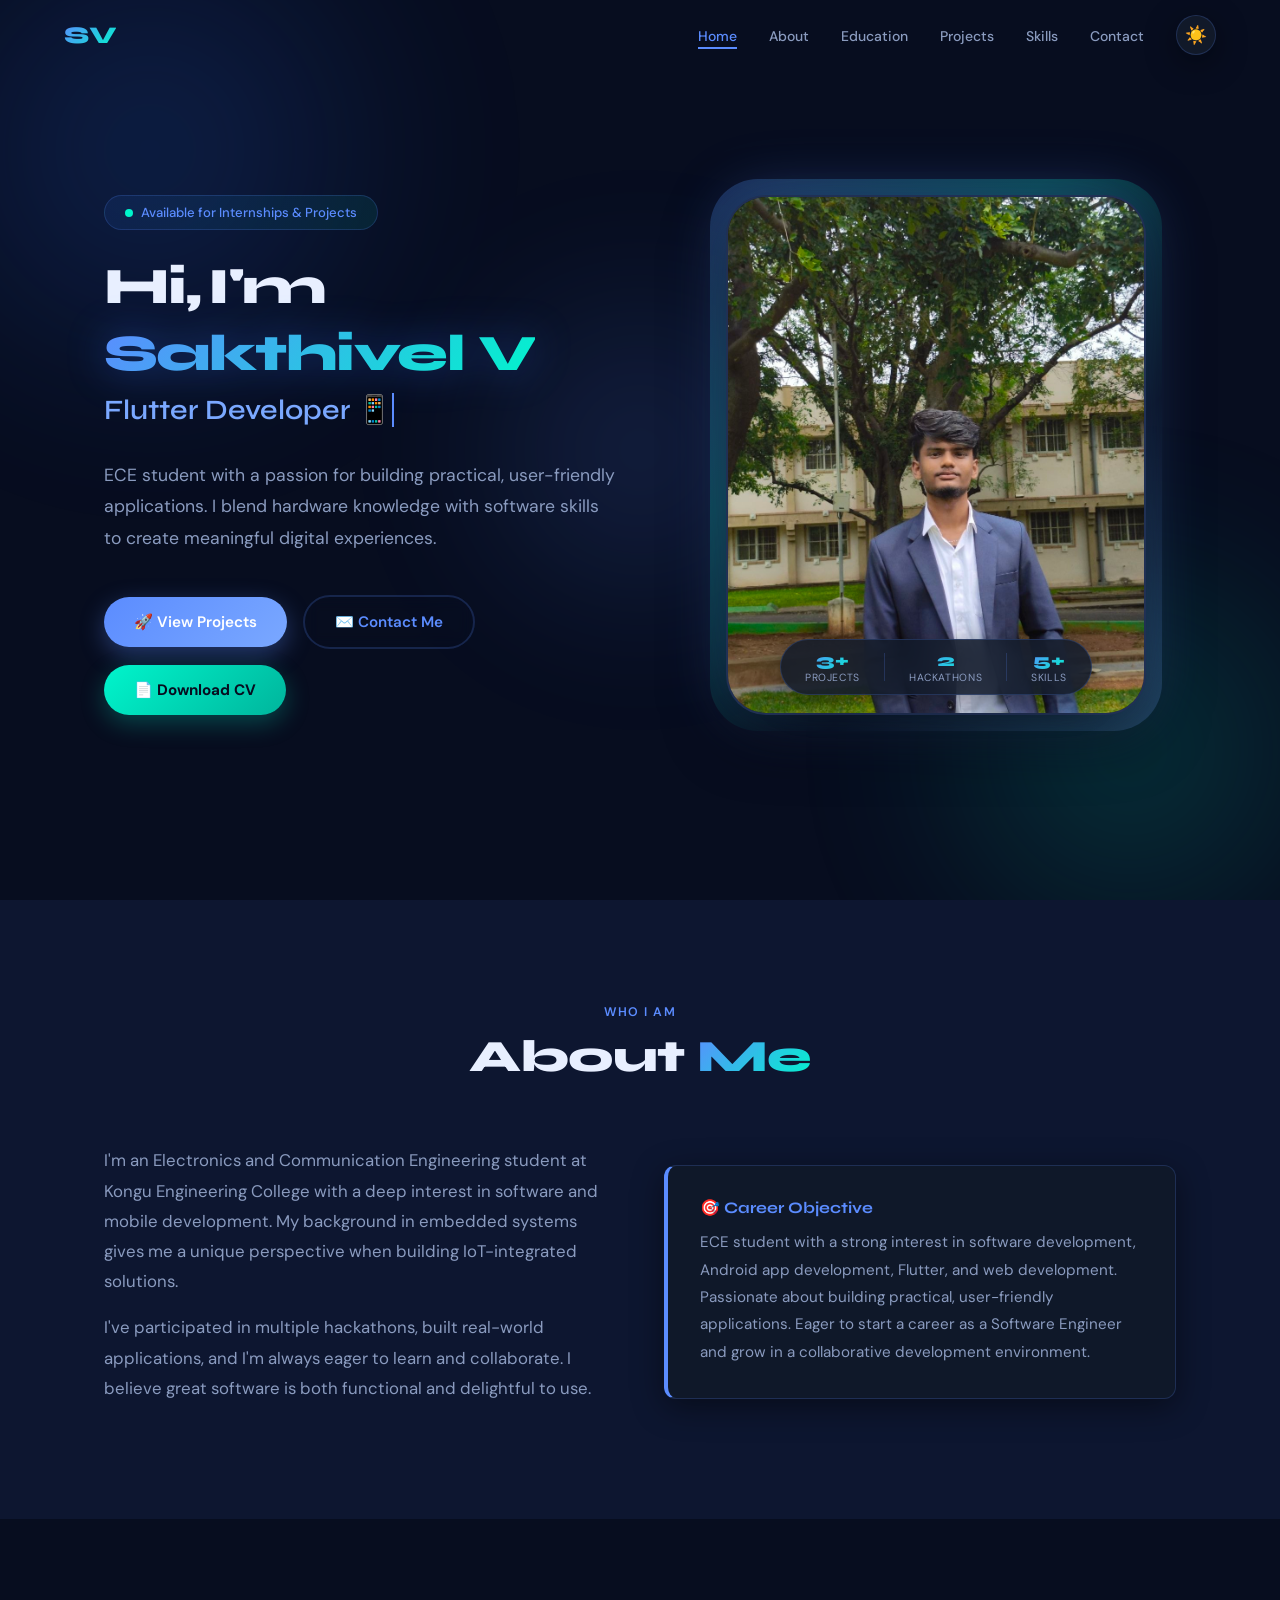
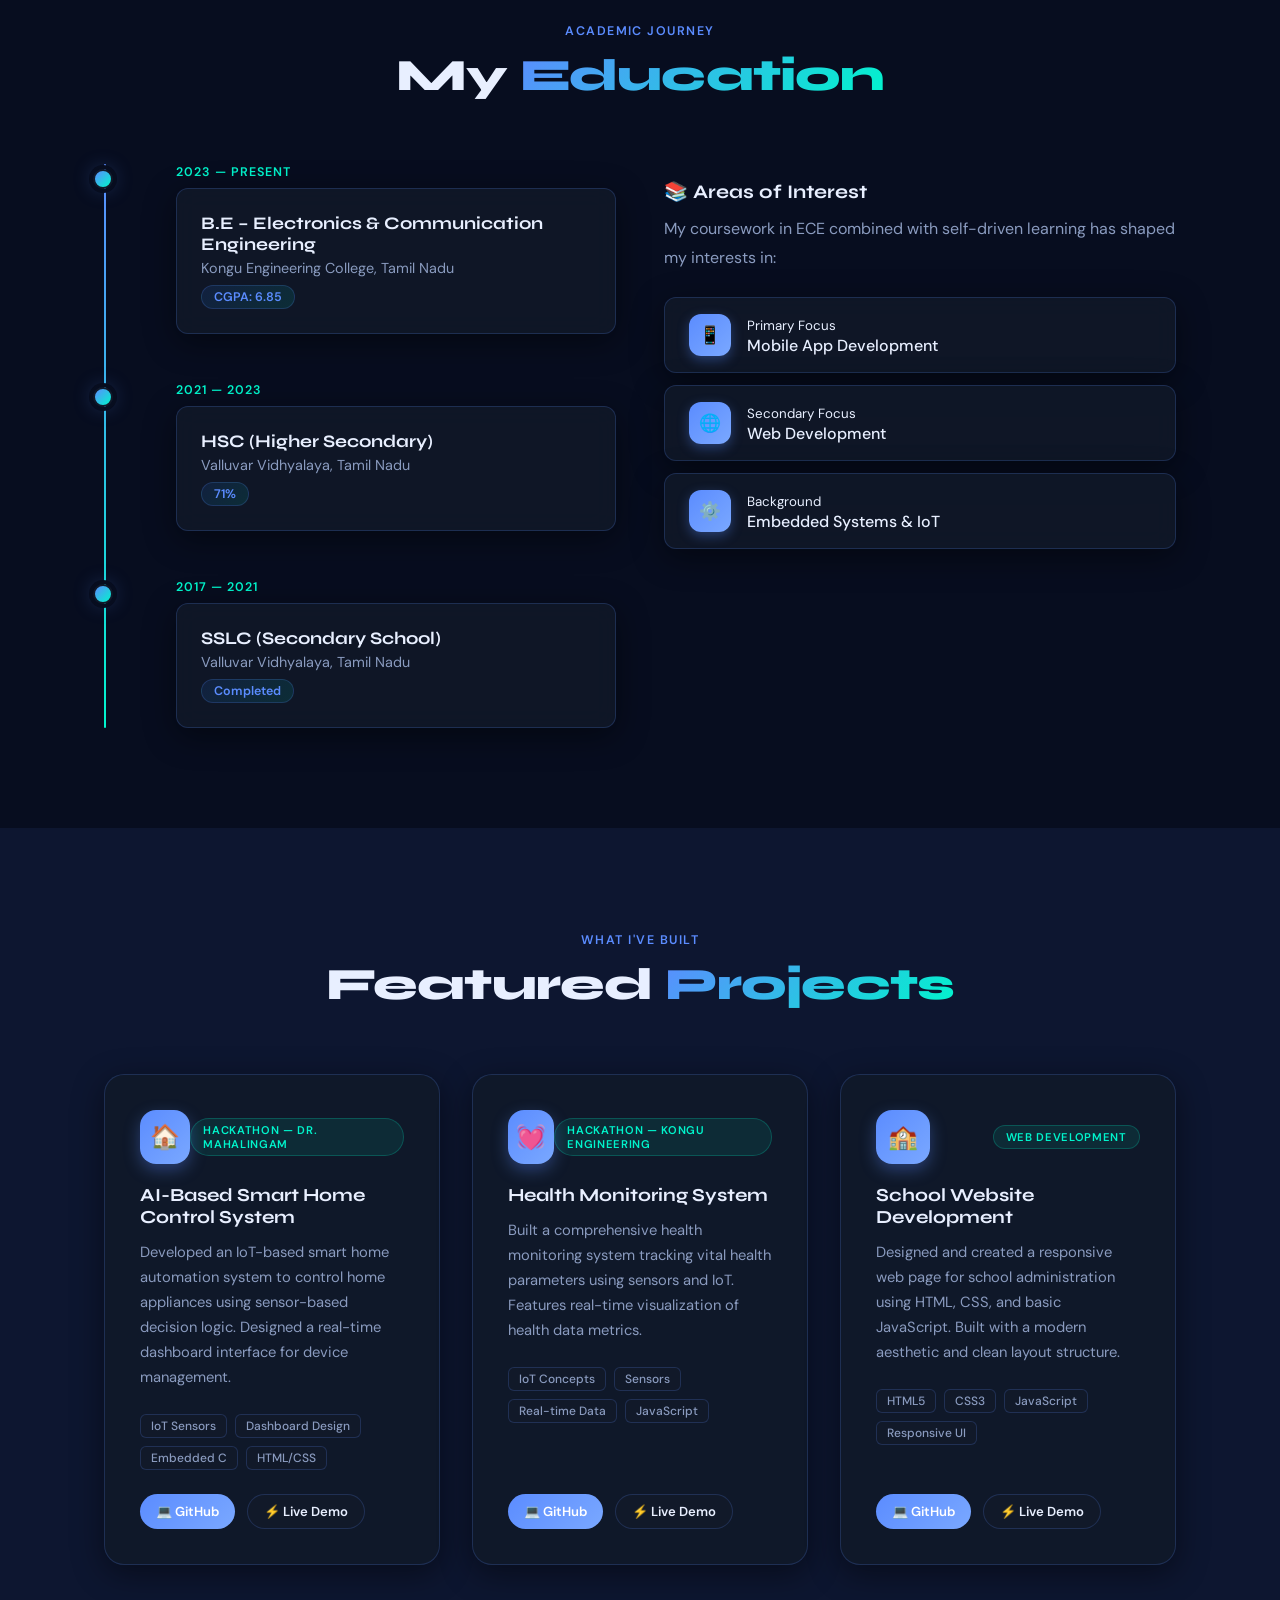
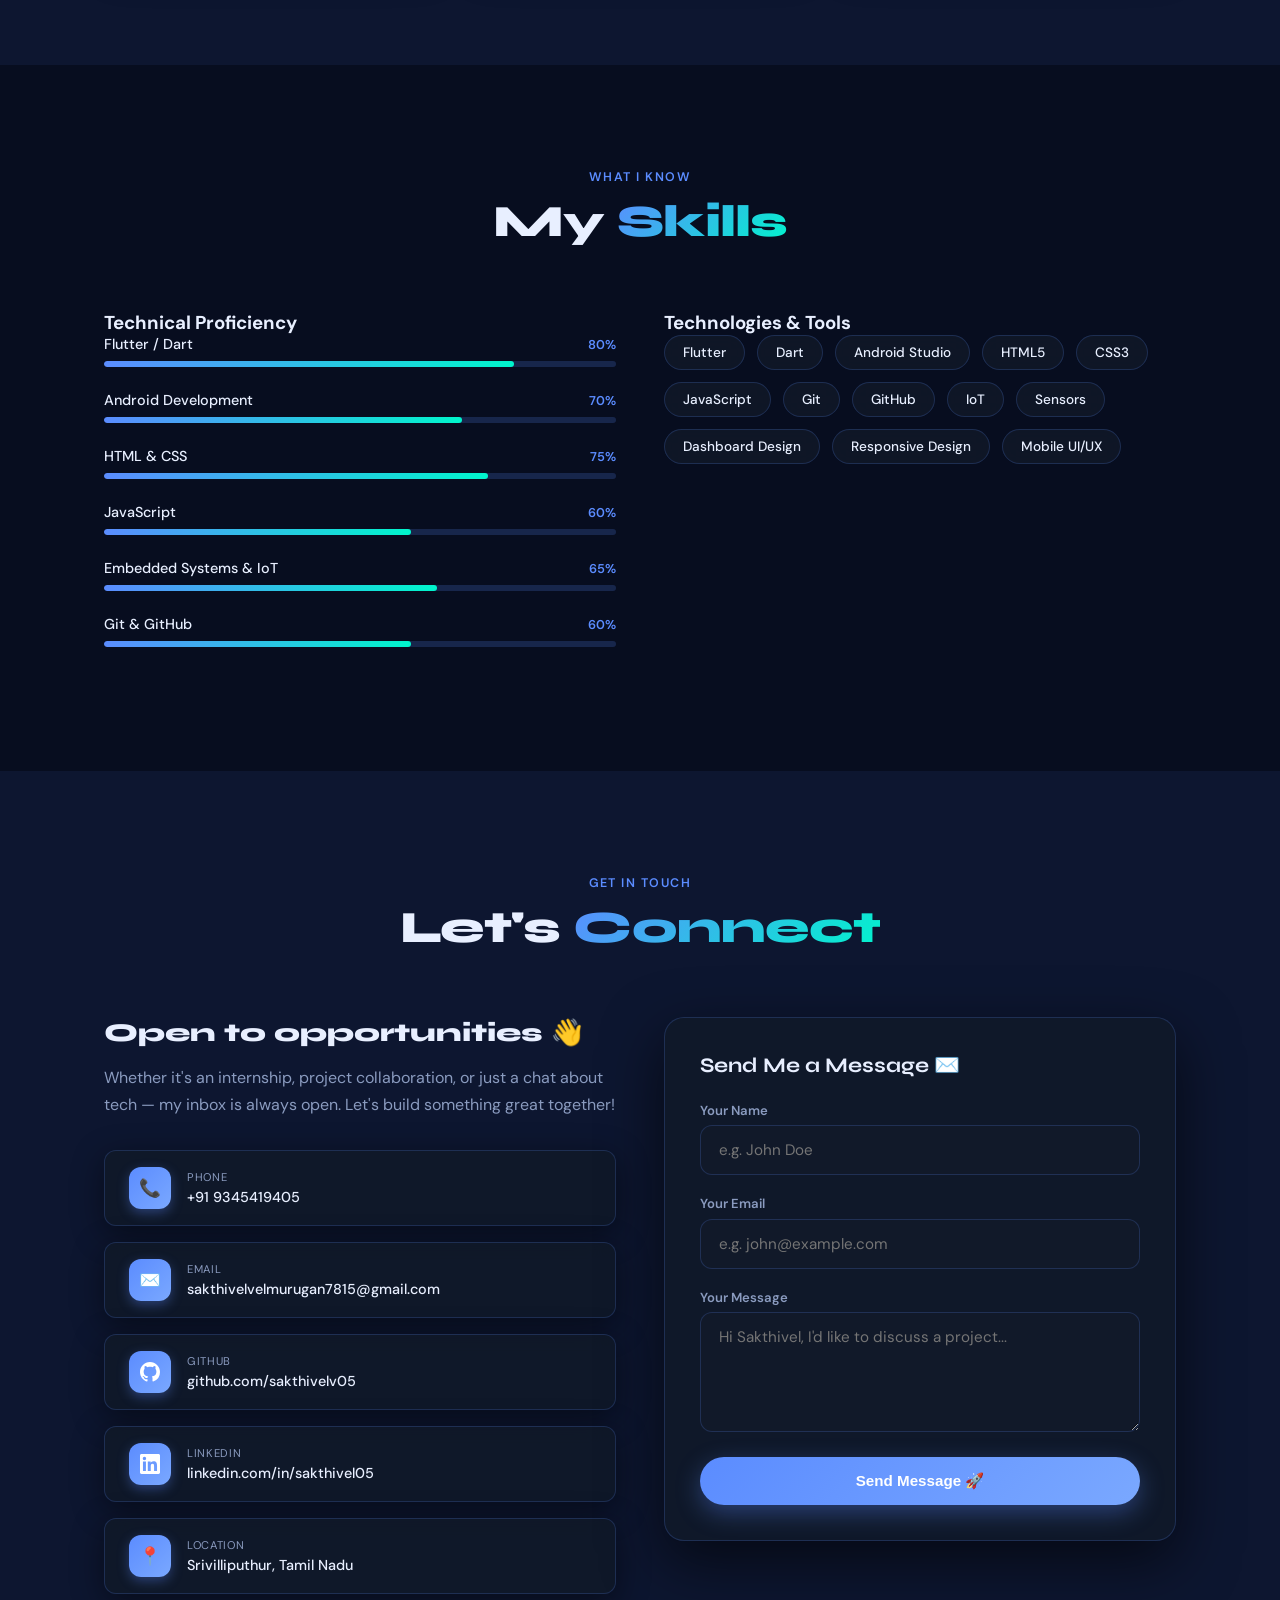
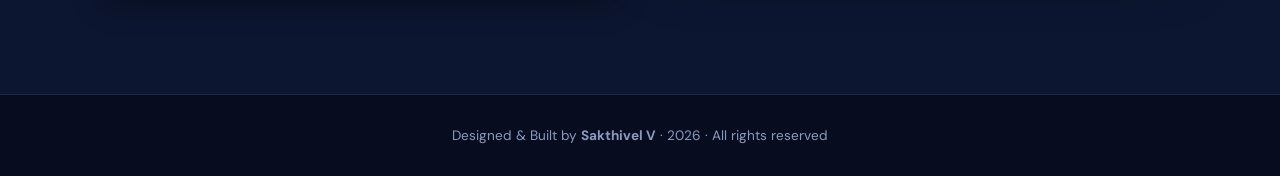
==== index.html @ 9f15f9cd "Enhance portfolio: Add SEO meta tags, CV download CTA, project GitHub links & live demos, interactiv" ====
<!DOCTYPE html>
<html lang="en" data-theme="dark">
<head>
  <meta charset="UTF-8" />
  <meta name="viewport" content="width=device-width, initial-scale=1.0"/>
  <title>Sakthivel V — Flutter & Web Developer | ECE Student</title>

  <!-- SEO & Meta Tags -->
  <meta name="description" content="Official portfolio of Sakthivel V, B.E ECE student at Kongu Engineering College. Specializing in Flutter mobile development, web development, IoT, and embedded systems." />
  <meta name="keywords" content="Sakthivel V, Sakthivel, Sakthivel Velmurugan, Flutter Developer, Web Developer, ECE, Kongu Engineering College, Portfolio, Android Developer, IoT" />
  <meta name="author" content="Sakthivel V" />
  <meta name="theme-color" content="#070d1f" />

  <!-- Open Graph / Social Sharing Media -->
  <meta property="og:type" content="website" />
  <meta property="og:url" content="https://sakthivelv.netlify.app/" />
  <meta property="og:title" content="Sakthivel V — Developer Portfolio" />
  <meta property="og:description" content="ECE Student & Developer passionate about Flutter, Web Apps, and IoT Solutions. Check out my projects and experience." />
  <meta property="og:image" content="https://sakthivelv.netlify.app/sakthi.jpg" />

  <!-- Twitter Meta Tags -->
  <meta name="twitter:card" content="summary_large_image" />
  <meta name="twitter:title" content="Sakthivel V — Developer Portfolio" />
  <meta name="twitter:description" content="ECE Student & Developer passionate about Flutter, Web Apps, and IoT Solutions." />
  <meta name="twitter:image" content="https://sakthivelv.netlify.app/sakthi.jpg" />

  <!-- Google Fonts -->
  <link rel="preconnect" href="https://fonts.googleapis.com">
  <link rel="preconnect" href="https://fonts.gstatic.com" crossorigin>
  <link href="https://fonts.googleapis.com/css2?family=Syne:wght@400;600;700;800&family=DM+Sans:ital,opsz,wght@0,9..40,300;0,9..40,400;0,9..40,500;1,9..40,300&display=swap" rel="stylesheet"/>

  <!-- External Stylesheet -->
  <link rel="stylesheet" href="styles.css" />

  <!-- Deferred Script -->
  <script src="script.js" defer></script>
</head>
<body>

  <!-- Loader -->
  <div id="loader" aria-label="Loading page"><div class="loader-ring"></div></div>

  <!-- Animated Background Orbs -->
  <div class="bg-orbs" aria-hidden="true">
    <div class="orb"></div>
    <div class="orb"></div>
    <div class="orb"></div>
  </div>

  <!-- NAVBAR -->
  <nav id="navbar" aria-label="Main Navigation">
    <a href="#hero" class="nav-brand">SV</a>
    <ul class="nav-links">
      <li><a href="#hero">Home</a></li>
      <li><a href="#about">About</a></li>
      <li><a href="#education">Education</a></li>
      <li><a href="#projects">Projects</a></li>
      <li><a href="#skills">Skills</a></li>
      <li><a href="#contact">Contact</a></li>
    </ul>
    <div class="nav-actions">
      <button id="theme-toggle" aria-label="Toggle light and dark mode" title="Toggle theme">☀️</button>
      <button class="hamburger" id="hamburger" aria-label="Toggle navigation menu">
        <span></span><span></span><span></span>
      </button>
    </div>
  </nav>

  <!-- Mobile Navigation Menu -->
  <div class="mobile-menu" id="mobileMenu" aria-label="Mobile Navigation">
    <a href="#hero" class="mob-link">Home</a>
    <a href="#about" class="mob-link">About</a>
    <a href="#education" class="mob-link">Education</a>
    <a href="#projects" class="mob-link">Projects</a>
    <a href="#skills" class="mob-link">Skills</a>
    <a href="#contact" class="mob-link">Contact</a>
  </div>

  <!-- ═══════════════ HERO SECTION ═══════════════ -->
  <section id="hero">
    <div class="container">
      <div class="hero-inner">

        <!-- LEFT: Text & CTAs -->
        <div class="hero-content">
          <div class="hero-tag reveal">
            <span class="dot"></span> Available for Internships &amp; Projects
          </div>
          <h1 class="hero-name reveal delay-1">
            <span class="word">Hi,</span>
            <span class="word">I'm</span>
            <span class="word gradient-text">Sakthivel V</span>
          </h1>
          <div class="hero-typing reveal delay-2">
            <span id="typing-text"></span><span class="cursor" aria-hidden="true"> </span>
          </div>
          <p class="hero-desc reveal delay-3">
            ECE student with a passion for building practical, user-friendly applications. I blend hardware knowledge with software skills to create meaningful digital experiences.
          </p>

          <!-- CTAs including Resume Download -->
          <div class="hero-btns reveal delay-4">
            <a href="#projects" class="btn btn-primary">🚀 View Projects</a>
            <a href="#contact" class="btn btn-outline">✉️ Contact Me</a>
            <a href="https://github.com/sakthivelv05" target="_blank" rel="noopener" class="btn btn-secondary" title="Download Resume / View Profile">📄 Download CV</a>
          </div>
        </div>

        <!-- RIGHT: Photo Visual -->
        <div class="hero-visual reveal-right">
          <div class="hero-photo-wrap">
            <div class="photo-card">
              <img id="avatar-img" src="sakthi.jpg" alt="Sakthivel V - Profile Photo" />
              <div class="photo-fallback" id="avatar-fallback">
                <div class="big-emoji">👨‍💻</div>
                <div class="fallback-name">Sakthivel V</div>
                <div class="fallback-role">Flutter &amp; Web Developer</div>
              </div>
            </div>

            <!-- Stats Overlay Badge -->
            <div class="photo-badge">
              <div class="badge-stat">
                <div class="badge-stat-num">3+</div>
                <div class="badge-stat-label">Projects</div>
              </div>
              <div class="badge-divider"></div>
              <div class="badge-stat">
                <div class="badge-stat-num">2</div>
                <div class="badge-stat-label">Hackathons</div>
              </div>
              <div class="badge-divider"></div>
              <div class="badge-stat">
                <div class="badge-stat-num">5+</div>
                <div class="badge-stat-label">Skills</div>
              </div>
            </div>
          </div>
        </div>

      </div>
    </div>
  </section>

  <!-- ═══════════════ ABOUT SECTION ═══════════════ -->
  <section id="about">
    <div class="container">
      <div class="section-header reveal">
        <div class="section-label">Who I Am</div>
        <h2 class="section-title">About <span>Me</span></h2>
      </div>
      <div class="about-grid">
        <div class="about-text reveal-left">
          <p>I'm an Electronics and Communication Engineering student at Kongu Engineering College with a deep interest in software and mobile development. My background in embedded systems gives me a unique perspective when building IoT-integrated solutions.</p>
          <p>I've participated in multiple hackathons, built real-world applications, and I'm always eager to learn and collaborate. I believe great software is both functional and delightful to use.</p>
        </div>
        <div class="objective-box reveal-right">
          <h3>🎯 Career Objective</h3>
          <p>ECE student with a strong interest in software development, Android app development, Flutter, and web development. Passionate about building practical, user-friendly applications. Eager to start a career as a Software Engineer and grow in a collaborative development environment.</p>
        </div>
      </div>
    </div>
  </section>

  <!-- ═══════════════ EDUCATION SECTION ═══════════════ -->
  <section id="education">
    <div class="container">
      <div class="section-header reveal">
        <div class="section-label">Academic Journey</div>
        <h2 class="section-title">My <span>Education</span></h2>
      </div>
      <div class="edu-grid">
        <div class="reveal-left">
          <div class="timeline">
            <div class="timeline-item">
              <div class="timeline-dot"></div>
              <div class="timeline-year">2023 — Present</div>
              <div class="timeline-card">
                <h3>B.E – Electronics &amp; Communication Engineering</h3>
                <p>Kongu Engineering College, Tamil Nadu</p>
                <span class="timeline-badge">CGPA: 6.85</span>
              </div>
            </div>
            <div class="timeline-item">
              <div class="timeline-dot"></div>
              <div class="timeline-year">2021 — 2023</div>
              <div class="timeline-card">
                <h3>HSC (Higher Secondary)</h3>
                <p>Valluvar Vidhyalaya, Tamil Nadu</p>
                <span class="timeline-badge">71%</span>
              </div>
            </div>
            <div class="timeline-item">
              <div class="timeline-dot"></div>
              <div class="timeline-year">2017 — 2021</div>
              <div class="timeline-card">
                <h3>SSLC (Secondary School)</h3>
                <p>Valluvar Vidhyalaya, Tamil Nadu</p>
                <span class="timeline-badge">Completed</span>
              </div>
            </div>
          </div>
        </div>
        <div class="edu-right reveal-right">
          <h3>📚 Areas of Interest</h3>
          <p style="color:var(--text2);line-height:1.8;margin-top:0.75rem;">My coursework in ECE combined with self-driven learning has shaped my interests in:</p>
          <div style="display:flex;flex-direction:column;gap:0.75rem;margin-top:1.5rem;">
            <div class="contact-link" style="cursor:default;">
              <div class="contact-link-icon">📱</div>
              <div><small>Primary Focus</small><span style="display:block;font-weight:500;">Mobile App Development</span></div>
            </div>
            <div class="contact-link" style="cursor:default;">
              <div class="contact-link-icon">🌐</div>
              <div><small>Secondary Focus</small><span style="display:block;font-weight:500;">Web Development</span></div>
            </div>
            <div class="contact-link" style="cursor:default;">
              <div class="contact-link-icon">⚙️</div>
              <div><small>Background</small><span style="display:block;font-weight:500;">Embedded Systems &amp; IoT</span></div>
            </div>
          </div>
        </div>
      </div>
    </div>
  </section>

  <!-- ═══════════════ PROJECTS SECTION ═══════════════ -->
  <section id="projects">
    <div class="container">
      <div class="section-header reveal">
        <div class="section-label">What I've Built</div>
        <h2 class="section-title">Featured <span>Projects</span></h2>
      </div>
      <div class="projects-grid">

        <!-- Project 1 -->
        <div class="project-card reveal delay-1">
          <div>
            <div class="project-header">
              <div class="project-icon">🏠</div>
              <span class="project-tag">Hackathon — Dr. Mahalingam</span>
            </div>
            <h3>AI-Based Smart Home Control System</h3>
            <p>Developed an IoT-based smart home automation system to control home appliances using sensor-based decision logic. Designed a real-time dashboard interface for device management.</p>
            <div class="project-tech">
              <span class="tech-pill">IoT Sensors</span>
              <span class="tech-pill">Dashboard Design</span>
              <span class="tech-pill">Embedded C</span>
              <span class="tech-pill">HTML/CSS</span>
            </div>
          </div>
          <div class="project-actions">
            <a href="https://github.com/sakthivelv05" target="_blank" rel="noopener" class="project-btn primary-btn">
              <span>💻 GitHub</span>
            </a>
            <a href="#contact" class="project-btn">
              <span>⚡ Live Demo</span>
            </a>
          </div>
        </div>

        <!-- Project 2 -->
        <div class="project-card reveal delay-2">
          <div>
            <div class="project-header">
              <div class="project-icon">💓</div>
              <span class="project-tag">Hackathon — Kongu Engineering</span>
            </div>
            <h3>Health Monitoring System</h3>
            <p>Built a comprehensive health monitoring system tracking vital health parameters using sensors and IoT. Features real-time visualization of health data metrics.</p>
            <div class="project-tech">
              <span class="tech-pill">IoT Concepts</span>
              <span class="tech-pill">Sensors</span>
              <span class="tech-pill">Real-time Data</span>
              <span class="tech-pill">JavaScript</span>
            </div>
          </div>
          <div class="project-actions">
            <a href="https://github.com/sakthivelv05" target="_blank" rel="noopener" class="project-btn primary-btn">
              <span>💻 GitHub</span>
            </a>
            <a href="#contact" class="project-btn">
              <span>⚡ Live Demo</span>
            </a>
          </div>
        </div>

        <!-- Project 3 -->
        <div class="project-card reveal delay-3">
          <div>
            <div class="project-header">
              <div class="project-icon">🏫</div>
              <span class="project-tag">Web Development</span>
            </div>
            <h3>School Website Development</h3>
            <p>Designed and created a responsive web page for school administration using HTML, CSS, and basic JavaScript. Built with a modern aesthetic and clean layout structure.</p>
            <div class="project-tech">
              <span class="tech-pill">HTML5</span>
              <span class="tech-pill">CSS3</span>
              <span class="tech-pill">JavaScript</span>
              <span class="tech-pill">Responsive UI</span>
            </div>
          </div>
          <div class="project-actions">
            <a href="https://github.com/sakthivelv05" target="_blank" rel="noopener" class="project-btn primary-btn">
              <span>💻 GitHub</span>
            </a>
            <a href="#contact" class="project-btn">
              <span>⚡ Live Demo</span>
            </a>
          </div>
        </div>

      </div>
    </div>
  </section>

  <!-- ═══════════════ SKILLS SECTION ═══════════════ -->
  <section id="skills">
    <div class="container">
      <div class="section-header reveal">
        <div class="section-label">What I Know</div>
        <h2 class="section-title">My <span>Skills</span></h2>
      </div>
      <div class="skills-container">
        <div class="reveal-left">
          <h3>Technical Proficiency</h3>
          <div class="skill-bar">
            <div class="skill-bar-top"><span class="skill-name">Flutter / Dart</span><span class="skill-pct">80%</span></div>
            <div class="skill-track"><div class="skill-fill" data-width="80"></div></div>
          </div>
          <div class="skill-bar">
            <div class="skill-bar-top"><span class="skill-name">Android Development</span><span class="skill-pct">70%</span></div>
            <div class="skill-track"><div class="skill-fill" data-width="70"></div></div>
          </div>
          <div class="skill-bar">
            <div class="skill-bar-top"><span class="skill-name">HTML &amp; CSS</span><span class="skill-pct">75%</span></div>
            <div class="skill-track"><div class="skill-fill" data-width="75"></div></div>
          </div>
          <div class="skill-bar">
            <div class="skill-bar-top"><span class="skill-name">JavaScript</span><span class="skill-pct">60%</span></div>
            <div class="skill-track"><div class="skill-fill" data-width="60"></div></div>
          </div>
          <div class="skill-bar">
            <div class="skill-bar-top"><span class="skill-name">Embedded Systems &amp; IoT</span><span class="skill-pct">65%</span></div>
            <div class="skill-track"><div class="skill-fill" data-width="65"></div></div>
          </div>
          <div class="skill-bar">
            <div class="skill-bar-top"><span class="skill-name">Git &amp; GitHub</span><span class="skill-pct">60%</span></div>
            <div class="skill-track"><div class="skill-fill" data-width="60"></div></div>
          </div>
        </div>
        <div class="reveal-right">
          <h3>Technologies &amp; Tools</h3>
          <div class="skill-tags">
            <span class="skill-tag">Flutter</span>
            <span class="skill-tag">Dart</span>
            <span class="skill-tag">Android Studio</span>
            <span class="skill-tag">HTML5</span>
            <span class="skill-tag">CSS3</span>
            <span class="skill-tag">JavaScript</span>
            <span class="skill-tag">Git</span>
            <span class="skill-tag">GitHub</span>
            <span class="skill-tag">IoT</span>
            <span class="skill-tag">Sensors</span>
            <span class="skill-tag">Dashboard Design</span>
            <span class="skill-tag">Responsive Design</span>
            <span class="skill-tag">Mobile UI/UX</span>
          </div>
        </div>
      </div>
    </div>
  </section>

  <!-- ═══════════════ CONTACT SECTION ═══════════════ -->
  <section id="contact">
    <div class="container">
      <div class="section-header reveal">
        <div class="section-label">Get In Touch</div>
        <h2 class="section-title">Let's <span>Connect</span></h2>
      </div>
      <div class="contact-grid">

        <!-- Contact Links -->
        <div class="contact-intro reveal-left">
          <h3>Open to opportunities 👋</h3>
          <p>Whether it's an internship, project collaboration, or just a chat about tech — my inbox is always open. Let's build something great together!</p>
          <div class="contact-links">
            <a href="tel:9345419405" class="contact-link">
              <div class="contact-link-icon">📞</div>
              <div class="contact-link-info">
                <small>Phone</small>
                <span>+91 9345419405</span>
              </div>
            </a>
            <a href="mailto:sakthivelvelmurugan7815@gmail.com" class="contact-link">
              <div class="contact-link-icon">✉️</div>
              <div class="contact-link-info">
                <small>Email</small>
                <span>sakthivelvelmurugan7815@gmail.com</span>
              </div>
            </a>
            <a href="https://github.com/sakthivelv05" target="_blank" rel="noopener" class="contact-link">
              <div class="contact-link-icon">
                <svg width="20" height="20" viewBox="0 0 24 24" fill="white"><path d="M12 0C5.37 0 0 5.37 0 12c0 5.31 3.435 9.795 8.205 11.385.6.105.825-.255.825-.57 0-.285-.015-1.23-.015-2.235-3.015.555-3.795-.735-4.035-1.41-.135-.345-.72-1.41-1.23-1.695-.42-.225-1.02-.78-.015-.795.945-.015 1.62.87 1.845 1.23 1.08 1.815 2.805 1.305 3.495.99.105-.78.42-1.305.765-1.605-2.67-.3-5.46-1.335-5.46-5.925 0-1.305.465-2.385 1.23-3.225-.12-.3-.54-1.53.12-3.18 0 0 1.005-.315 3.3 1.23.96-.27 1.98-.405 3-.405s2.04.135 3 .405c2.295-1.56 3.3-1.23 3.3-1.23.66 1.65.24 2.88.12 3.18.765.84 1.23 1.905 1.23 3.225 0 4.605-2.805 5.625-5.475 5.925.435.375.81 1.095.81 2.22 0 1.605-.015 2.895-.015 3.3 0 .315.225.69.825.57A12.02 12.02 0 0024 12c0-6.63-5.37-12-12-12z"/></svg>
              </div>
              <div class="contact-link-info">
                <small>GitHub</small>
                <span>github.com/sakthivelv05</span>
              </div>
            </a>
            <a href="https://linkedin.com/in/sakthivel05/" target="_blank" rel="noopener" class="contact-link">
              <div class="contact-link-icon">
                <svg width="20" height="20" viewBox="0 0 24 24" fill="white"><path d="M20.447 20.452h-3.554v-5.569c0-1.328-.027-3.037-1.852-3.037-1.853 0-2.136 1.445-2.136 2.939v5.667H9.351V9h3.414v1.561h.046c.477-.9 1.637-1.85 3.37-1.85 3.601 0 4.267 2.37 4.267 5.455v6.286zM5.337 7.433a2.062 2.062 0 01-2.063-2.065 2.064 2.064 0 112.063 2.065zm1.782 13.019H3.555V9h3.564v11.452zM22.225 0H1.771C.792 0 0 .774 0 1.729v20.542C0 23.227.792 24 1.771 24h20.451C23.2 24 24 23.227 24 22.271V1.729C24 .774 23.2 0 22.222 0h.003z"/></svg>
              </div>
              <div class="contact-link-info">
                <small>LinkedIn</small>
                <span>linkedin.com/in/sakthivel05</span>
              </div>
            </a>
            <div class="contact-link" style="cursor:default;">
              <div class="contact-link-icon">📍</div>
              <div class="contact-link-info">
                <small>Location</small>
                <span>Srivilliputhur, Tamil Nadu</span>
              </div>
            </div>
          </div>
        </div>

        <!-- Interactive Contact Form -->
        <div class="contact-form-wrap reveal-right">
          <h3>Send Me a Message ✉️</h3>
          <form id="contact-form">
            <!-- Replace access_key with your Web3Forms key if desired -->
            <input type="hidden" name="access_key" value="YOUR_WEB3FORMS_ACCESS_KEY">
            <input type="hidden" name="subject" value="New Portfolio Contact Message">

            <div class="form-group">
              <label for="name" class="form-label">Your Name</label>
              <input type="text" id="name" name="name" class="form-input" placeholder="e.g. John Doe" required />
            </div>

            <div class="form-group">
              <label for="email" class="form-label">Your Email</label>
              <input type="email" id="email" name="email" class="form-input" placeholder="e.g. john@example.com" required />
            </div>

            <div class="form-group">
              <label for="message" class="form-label">Your Message</label>
              <textarea id="message" name="message" class="form-input" placeholder="Hi Sakthivel, I'd like to discuss a project..." required></textarea>
            </div>

            <button type="submit" class="btn btn-primary" style="width:100%; justify-content:center;">Send Message 🚀</button>
            <div id="form-status" class="form-status"></div>
          </form>
        </div>

      </div>
    </div>
  </section>

  <!-- FOOTER -->
  <footer>
    <p>Designed &amp; Built by <strong>Sakthivel V</strong> · 2026 · All rights reserved</p>
  </footer>

  <!-- SCROLL TO TOP -->
  <button id="scroll-top" title="Back to top" aria-label="Scroll back to top">↑</button>

</body>
</html>
---- styles.css ----
/* ═══════════════════════════════════════════
   CSS CUSTOM PROPERTIES & DESIGN SYSTEM
═══════════════════════════════════════════ */
:root {
  --bg: #f0f4ff;
  --bg2: #e6edff;
  --surface: #ffffff;
  --surface2: rgba(255, 255, 255, 0.75);
  --border: rgba(99, 140, 255, 0.18);

  --text: #0d1b3e;
  --text2: #4a5980;
  --accent: #2d6ef6;
  --accent2: #5b8cff;
  --accent3: #00d4b1;
  --glow: rgba(45, 110, 246, 0.25);
  --shadow: 0 8px 32px rgba(45, 110, 246, 0.12);
  --shadow-lg: 0 20px 60px rgba(45, 110, 246, 0.18);
  --radius: 20px;
  --radius-sm: 12px;
  --nav-h: 70px;
  --transition: 0.4s cubic-bezier(0.23, 1, 0.32, 1);
}

[data-theme="dark"] {
  --bg: #070d1f;
  --bg2: #0d1630;
  --surface: #111929;
  --surface2: rgba(17, 25, 41, 0.85);
  --border: rgba(91, 140, 255, 0.2);
  --text: #e8efff;
  --text2: #8a9bbf;
  --accent: #5b8cff;
  --accent2: #7aa8ff;
  --accent3: #00f5cc;
  --glow: rgba(91, 140, 255, 0.35);
  --shadow: 0 8px 32px rgba(0, 0, 0, 0.45);
  --shadow-lg: 0 20px 60px rgba(0, 0, 0, 0.6);
}

/* ═══════════════════════════════════════════
   RESET & BASE
═══════════════════════════════════════════ */
*, *::before, *::after { margin:0; padding:0; box-sizing:border-box; }
html { scroll-behavior:smooth; }
body {
  font-family: 'DM Sans', sans-serif;
  background: var(--bg);
  color: var(--text);
  overflow-x: hidden;
  transition: background var(--transition), color var(--transition);
}
a { text-decoration:none; color:inherit; }
img { max-width:100%; height:auto; }
section { padding: 100px 0; }

/* ═══════════════════════════════════════════
   LOADER
═══════════════════════════════════════════ */
#loader {
  position:fixed; inset:0; z-index:9999;
  background: var(--bg);
  display:flex; align-items:center; justify-content:center;
  transition: opacity 0.6s ease, visibility 0.6s ease;
}
#loader.hidden { opacity:0; visibility:hidden; }
.loader-ring {
  width:60px; height:60px;
  border:3px solid var(--border);
  border-top-color:var(--accent);
  border-radius:50%;
  animation: spin 0.8s linear infinite;
}
@keyframes spin { to { transform:rotate(360deg); } }

/* ═══════════════════════════════════════════
   ANIMATED BG ORBS
═══════════════════════════════════════════ */
.bg-orbs {
  position:fixed; inset:0; pointer-events:none; z-index:0; overflow:hidden;
}
.orb {
  position:absolute; border-radius:50%;
  filter:blur(80px); opacity:0.35;
  animation: drift 12s ease-in-out infinite alternate;
}
.orb:nth-child(1) { width:600px;height:600px; background:radial-gradient(circle,#2d6ef6,transparent 70%); top:-150px;left:-150px; animation-delay:0s; }
.orb:nth-child(2) { width:500px;height:500px; background:radial-gradient(circle,#00d4b1,transparent 70%); bottom:-100px;right:-100px; animation-delay:-4s; }
.orb:nth-child(3) { width:400px;height:400px; background:radial-gradient(circle,#5b8cff,transparent 70%); top:50%;left:50%;transform:translate(-50%,-50%); animation-delay:-8s; }
@keyframes drift {
  0% { transform: translate(0,0) scale(1); }
  100% { transform: translate(30px,30px) scale(1.1); }
}
[data-theme="dark"] .orb { opacity:0.22; }

/* ═══════════════════════════════════════════
   NAVBAR
═══════════════════════════════════════════ */
nav {
  position:fixed; top:0; left:0; right:0; z-index:100;
  height:var(--nav-h);
  display:flex; align-items:center;
  padding: 0 5%;
  transition: background 0.4s, box-shadow 0.4s;
}
nav.scrolled {
  background:var(--surface2);
  backdrop-filter:blur(20px);
  -webkit-backdrop-filter:blur(20px);
  box-shadow:var(--shadow);
}
.nav-brand {
  font-family:'Syne',sans-serif;
  font-size:1.5rem; font-weight:800;
  background:linear-gradient(135deg,var(--accent),var(--accent3));
  -webkit-background-clip:text; -webkit-text-fill-color:transparent;
  background-clip:text;
  letter-spacing:-0.02em;
}
.nav-links {
  display:flex; gap:2rem;
  list-style:none;
  margin-left:auto; margin-right:2rem;
}
.nav-links a {
  font-size:0.875rem; font-weight:500;
  color:var(--text2);
  transition:color 0.3s;
  position:relative;
}
.nav-links a::after {
  content:''; position:absolute; bottom:-4px;left:0;right:0;
  height:2px; background:var(--accent);
  transform:scaleX(0); transform-origin:left;
  transition:transform 0.3s;
}
.nav-links a:hover, .nav-links a.active { color:var(--accent); }
.nav-links a:hover::after, .nav-links a.active::after { transform:scaleX(1); }
.nav-actions { display:flex; gap:0.75rem; align-items:center; }
#theme-toggle {
  width:40px;height:40px; border-radius:50%;
  border:1.5px solid var(--border);
  background:var(--surface);
  cursor:pointer; font-size:1.1rem;
  display:flex;align-items:center;justify-content:center;
  transition:all 0.3s; box-shadow:var(--shadow);
}
#theme-toggle:hover { transform:scale(1.1) rotate(20deg); }
.hamburger {
  display:none; flex-direction:column; gap:5px;
  cursor:pointer; padding:6px; background:none; border:none;
}
.hamburger span { width:24px;height:2px; background:var(--text); transition:all 0.3s; border-radius:2px; }
.hamburger.open span:nth-child(1){transform:translateY(7px) rotate(45deg);}
.hamburger.open span:nth-child(2){opacity:0;}
.hamburger.open span:nth-child(3){transform:translateY(-7px) rotate(-45deg);}

/* Mobile Menu */
.mobile-menu {
  position:fixed; inset:0; z-index:99;
  background:var(--surface2); backdrop-filter:blur(30px);
  -webkit-backdrop-filter:blur(30px);
  display:flex; flex-direction:column;
  align-items:center; justify-content:center; gap:2.5rem;
  transform:translateX(100%);
  transition:transform 0.5s cubic-bezier(0.23,1,0.32,1);
}
.mobile-menu.open { transform:translateX(0); }
.mobile-menu a { font-family:'Syne',sans-serif; font-size:2rem; font-weight:700; color:var(--text); }
.mobile-menu a:hover { color:var(--accent); }

/* ═══════════════════════════════════════════
   CONTAINER & SECTION HEADERS
═══════════════════════════════════════════ */
.container { max-width:1200px; margin:0 auto; padding:0 5%; position:relative; z-index:1; }

.section-header { text-align:center; margin-bottom:4rem; }
.section-label {
  font-size:0.78rem; font-weight:600; letter-spacing:0.12em;
  text-transform:uppercase; color:var(--accent);
  display:inline-block; margin-bottom:0.75rem;
}
.section-title {
  font-family:'Syne',sans-serif;
  font-size:clamp(2rem,4vw,2.8rem);
  font-weight:800; letter-spacing:-0.02em;
  color:var(--text); line-height:1.1;
}
.section-title span { background:linear-gradient(135deg,var(--accent),var(--accent3)); -webkit-background-clip:text;-webkit-text-fill-color:transparent;background-clip:text; }

/* ═══════════════════════════════════════════
   HERO
═══════════════════════════════════════════ */
#hero {
  min-height:100vh;
  display:flex; align-items:center;
  padding-top:var(--nav-h);
  padding-bottom: 60px;
}
.hero-inner {
  display:grid;
  grid-template-columns: 1fr 480px;
  gap: 5rem;
  align-items:center;
  width:100%;
}
.hero-tag {
  display:inline-flex; align-items:center; gap:0.5rem;
  background:linear-gradient(135deg,rgba(45,110,246,0.1),rgba(0,212,177,0.1));
  border:1px solid var(--border);
  border-radius:100px; padding:8px 20px;
  font-size:0.82rem; font-weight:500; color:var(--accent);
  margin-bottom:1.75rem;
}
.hero-tag .dot { width:8px;height:8px; background:var(--accent3); border-radius:50%; animation:pulse 2s infinite; }
@keyframes pulse { 0%,100%{opacity:1;transform:scale(1);} 50%{opacity:0.5;transform:scale(0.8);} }

.hero-name {
  font-family:'Syne',sans-serif;
  font-size: clamp(2.2rem, 4vw, 3.8rem);
  font-weight:800; line-height:1.15;
  letter-spacing:-0.03em;
  color:var(--text);
  margin-bottom:0.6rem;
  display:flex; flex-wrap:wrap; gap:0.15em;
  align-items:center;
}
.hero-name .word {
  display:inline-block;
  animation: fadeSlideUp 0.8s cubic-bezier(0.34, 1.56, 0.64, 1) forwards;
  opacity:0;
}
.hero-name .word:nth-child(1) { animation-delay:0.1s; }
.hero-name .word:nth-child(2) { animation-delay:0.3s; }
.hero-name .word:nth-child(3) { animation-delay:0.5s; }
@keyframes fadeSlideUp {
  from { opacity:0; transform:translateY(30px); }
  to { opacity:1; transform:translateY(0); }
}
.hero-name .gradient-text {
  background:linear-gradient(135deg,var(--accent),var(--accent3));
  -webkit-background-clip:text; -webkit-text-fill-color:transparent;
  background-clip:text;
  position:relative;
  filter:drop-shadow(0 0 20px rgba(45,110,246,0.4));
}
.hero-typing {
  font-family:'Syne',sans-serif;
  font-size:clamp(1.2rem,2.8vw,1.75rem);
  font-weight:600; color:var(--accent2);
  min-height:2.4rem; margin-bottom:1.75rem;
}
.cursor { border-right:2px solid var(--accent); animation:blink 0.7s infinite; }
@keyframes blink { 0%,50%{opacity:1;} 51%,100%{opacity:0;} }

.hero-desc {
  color:var(--text2); line-height:1.8; font-size:1.1rem;
  margin-bottom:2.5rem; max-width:520px;
}
.hero-btns { display:flex; gap:1rem; flex-wrap:wrap; align-items:center; }
.btn {
  display:inline-flex; align-items:center; gap:0.6rem;
  padding:15px 30px; border-radius:100px;
  font-weight:600; font-size:0.95rem;
  cursor:pointer; border:none;
  transition:all 0.3s; position:relative; overflow:hidden;
}
.btn-primary {
  background:linear-gradient(135deg,var(--accent),var(--accent2));
  color:#fff;
  box-shadow:0 8px 24px var(--glow);
}
.btn-primary:hover { transform:translateY(-3px); box-shadow:0 14px 36px var(--glow); }

.btn-secondary {
  background:linear-gradient(135deg,var(--accent3),#00b59c);
  color:#070d1f;
  font-weight:700;
  box-shadow:0 8px 24px rgba(0,245,204,0.25);
}
.btn-secondary:hover { transform:translateY(-3px); box-shadow:0 14px 36px rgba(0,245,204,0.35); }

.btn-outline {
  background:transparent;
  color:var(--accent);
  border:2px solid var(--border);
  backdrop-filter:blur(8px);
}
.btn-outline:hover { background:var(--accent); color:#fff; transform:translateY(-3px); border-color:var(--accent); }

/* Photo Visual */
.hero-visual { display:flex; align-items:center; justify-content:center; }
.hero-photo-wrap { position: relative; width: 420px; height: 520px; }
.hero-photo-wrap::before {
  content:''; position: absolute; inset: -16px; border-radius: 48px;
  background: linear-gradient(135deg, var(--accent), var(--accent3), transparent, var(--accent2));
  opacity: 0.25; animation: spin-slow 8s linear infinite; z-index: 0;
}
@keyframes spin-slow { to { transform: rotate(360deg); } }
.hero-photo-wrap::after {
  content:''; position: absolute; inset: 20px; border-radius: 40px;
  background: linear-gradient(135deg, var(--accent), var(--accent3));
  opacity: 0.18; filter: blur(30px); z-index: 0;
}

.photo-card {
  position: relative; width: 100%; height: 100%;
  border-radius: 40px; overflow: hidden;
  border: 2px solid var(--border);
  box-shadow: var(--shadow-lg), 0 0 60px var(--glow);
  animation: float 5s ease-in-out infinite;
  z-index: 1; background: var(--surface);
}
@keyframes float { 0%,100%{transform:translateY(0);} 50%{transform:translateY(-14px);} }

.photo-card img {
  width: 100%; height: 100%; object-fit: cover; object-position: center top; display: none;
}
.photo-fallback {
  width: 100%; height: 100%; display: flex; flex-direction: column;
  align-items: center; justify-content: center; gap: 1rem;
  background: linear-gradient(160deg, var(--surface), var(--bg2));
}
.photo-fallback .big-emoji { font-size: 6rem; }
.photo-fallback .fallback-name { font-family:'Syne',sans-serif; font-weight:700; font-size:1.2rem; color: var(--text); }
.photo-fallback .fallback-role { font-size:0.85rem; color:var(--accent); font-weight:500; }

.photo-badge {
  position: absolute; bottom: 20px; left: 50%; transform: translateX(-50%);
  white-space: nowrap; background: var(--surface2);
  backdrop-filter: blur(20px); -webkit-backdrop-filter: blur(20px);
  border: 1px solid var(--border); border-radius: 100px;
  padding: 10px 24px; display: flex; align-items: center; gap: 1.5rem;
  box-shadow: var(--shadow); z-index: 2;
}
.badge-stat { text-align:center; }
.badge-stat-num {
  font-family:'Syne',sans-serif; font-weight:800; font-size:1.1rem;
  background:linear-gradient(135deg,var(--accent),var(--accent3));
  -webkit-background-clip:text; -webkit-text-fill-color:transparent;
  background-clip:text;
}
.badge-stat-label { font-size:0.65rem; color:var(--text2); text-transform:uppercase; letter-spacing:0.06em; }
.badge-divider { width:1px; height:28px; background:var(--border); }

/* ═══════════════════════════════════════════
   ABOUT
═══════════════════════════════════════════ */
#about { background:var(--bg2); }
.about-grid { display:grid; grid-template-columns:1fr 1fr; gap:3rem; align-items:center; }
.about-text p { color:var(--text2); line-height:1.8; font-size:1.05rem; margin-bottom:1rem; }
.objective-box {
  background:var(--surface2); backdrop-filter:blur(12px); -webkit-backdrop-filter:blur(12px);
  border:1px solid var(--border); border-left:4px solid var(--accent);
  border-radius:var(--radius-sm); padding:2rem; box-shadow:var(--shadow);
}
.objective-box h3 { font-family:'Syne',sans-serif; font-size:1rem; font-weight:700; margin-bottom:0.75rem; color:var(--accent); }
.objective-box p { color:var(--text2); line-height:1.8; font-size:0.95rem; }

/* ═══════════════════════════════════════════
   EDUCATION
═══════════════════════════════════════════ */
.timeline { position:relative; padding-left:2rem; }
.timeline::before {
  content:''; position:absolute; left:0; top:0; bottom:0; width:2px;
  background:linear-gradient(to bottom, var(--accent), var(--accent3)); border-radius:2px;
}
.timeline-item { position:relative; margin-bottom:3rem; padding-left:2.5rem; }
.timeline-item:last-child { margin-bottom:0; }
.timeline-dot {
  position:absolute; left:-2.7rem; top:0.3rem;
  width:20px;height:20px; border-radius:50%;
  background:linear-gradient(135deg,var(--accent),var(--accent3));
  box-shadow:0 0 0 4px var(--bg), 0 0 20px var(--glow); border:2px solid var(--surface);
}
.timeline-year { font-size:0.78rem; font-weight:600; color:var(--accent3); letter-spacing:0.08em; text-transform:uppercase; margin-bottom:0.5rem; }
.timeline-card {
  background:var(--surface2); backdrop-filter:blur(12px); -webkit-backdrop-filter:blur(12px);
  border:1px solid var(--border); border-radius:var(--radius-sm); padding:1.5rem; box-shadow:var(--shadow);
  transition:transform var(--transition), box-shadow var(--transition);
}
.timeline-card:hover { transform:translateX(8px); box-shadow:var(--shadow-lg); }
.timeline-card h3 { font-family:'Syne',sans-serif; font-weight:700; font-size:1.1rem; margin-bottom:0.25rem; }
.timeline-card p { color:var(--text2); font-size:0.9rem; margin-bottom:0.5rem; }
.timeline-badge {
  display:inline-block;
  background:linear-gradient(135deg,rgba(45,110,246,0.12),rgba(0,212,177,0.12));
  border:1px solid var(--border); border-radius:100px;
  padding:3px 12px; font-size:0.78rem; font-weight:600; color:var(--accent);
}
.edu-grid { display:grid; grid-template-columns:1fr 1fr; gap:3rem; align-items:start; }
.edu-right { padding-top:1rem; }
.edu-right h3 { font-family:'Syne',sans-serif; font-size:1.2rem; font-weight:700; margin-bottom:0.5rem; }

/* ═══════════════════════════════════════════
   PROJECTS (ENHANCED CARDS & LINKS)
═══════════════════════════════════════════ */
#projects { background:var(--bg2); }
.projects-grid { display:grid; grid-template-columns:repeat(auto-fit,minmax(320px,1fr)); gap:2rem; }
.project-card {
  background:var(--surface2); backdrop-filter:blur(12px); -webkit-backdrop-filter:blur(12px);
  border:1px solid var(--border); border-radius:var(--radius);
  padding:2.2rem; box-shadow:var(--shadow);
  transition:transform var(--transition), box-shadow var(--transition), border-color var(--transition);
  position:relative; overflow:hidden; display:flex; flex-direction:column; justify-content:space-between;
}
.project-card::before {
  content:''; position:absolute; inset:0;
  background:linear-gradient(135deg,rgba(45,110,246,0.06),rgba(0,212,177,0.06));
  opacity:0; transition:opacity 0.4s; pointer-events:none;
}
.project-card:hover { transform:translateY(-10px); box-shadow:var(--shadow-lg); border-color:var(--accent2); }
.project-card:hover::before { opacity:1; }

.project-header { display:flex; align-items:center; justify-content:space-between; margin-bottom:1.25rem; }
.project-icon {
  width:54px;height:54px; border-radius:16px;
  background:linear-gradient(135deg,var(--accent),var(--accent2));
  display:flex;align-items:center;justify-content:center;
  font-size:1.5rem; box-shadow:0 6px 16px var(--glow); transition:transform 0.3s;
}
.project-card:hover .project-icon { transform:scale(1.12) rotate(-5deg); }

.project-tag {
  display:inline-block; font-size:0.7rem; font-weight:600;
  color:var(--accent3); background:rgba(0,212,177,0.1);
  border:1px solid rgba(0,212,177,0.25); border-radius:100px;
  padding:4px 12px; letter-spacing:0.06em; text-transform:uppercase;
}
.project-card h3 { font-family:'Syne',sans-serif; font-weight:700; font-size:1.15rem; margin-bottom:0.75rem; color:var(--text); }
.project-card p { color:var(--text2); font-size:0.92rem; line-height:1.7; margin-bottom:1.5rem; flex-grow:1; }

/* Tech Stack Tags */
.project-tech { display:flex; flex-wrap:wrap; gap:0.5rem; margin-bottom:1.5rem; }
.tech-pill {
  font-size:0.75rem; font-weight:500; color:var(--text2);
  background:var(--surface); border:1px solid var(--border);
  padding:3px 10px; border-radius:6px;
}

/* Action Links */
.project-actions { display:flex; gap:0.75rem; }
.project-btn {
  display:inline-flex; align-items:center; gap:0.4rem;
  padding:8px 16px; border-radius:100px;
  font-size:0.82rem; font-weight:600; border:1px solid var(--border);
  background:var(--surface); color:var(--text); transition:all 0.3s;
}
.project-btn:hover { background:var(--accent); color:#fff; border-color:var(--accent); transform:translateY(-2px); }
.project-btn.primary-btn { background:linear-gradient(135deg,var(--accent),var(--accent2)); color:#fff; border:none; }
.project-btn.primary-btn:hover { transform:translateY(-2px); box-shadow:0 6px 16px var(--glow); }

/* ═══════════════════════════════════════════
   SKILLS
═══════════════════════════════════════════ */
.skills-container { display:grid; grid-template-columns:1fr 1fr; gap:3rem; }
.skills-col h3 { font-family:'Syne',sans-serif; font-size:1rem; font-weight:700; margin-bottom:1.5rem; color:var(--text2); text-transform:uppercase; letter-spacing:0.08em; }
.skill-bar { margin-bottom:1.5rem; }
.skill-bar-top { display:flex; justify-content:space-between; align-items:center; margin-bottom:0.5rem; }
.skill-name { font-weight:500; font-size:0.9rem; }
.skill-pct { font-size:0.8rem; font-weight:600; color:var(--accent); }
.skill-track { height:6px; background:var(--border); border-radius:100px; overflow:hidden; }
.skill-fill {
  height:100%; width:0;
  background:linear-gradient(90deg,var(--accent),var(--accent3));
  border-radius:100px; transition:width 1.2s cubic-bezier(0.23,1,0.32,1);
}
.skill-tags { display:flex; flex-wrap:wrap; gap:0.75rem; }
.skill-tag {
  background:var(--surface2); backdrop-filter:blur(10px); -webkit-backdrop-filter:blur(10px);
  border:1px solid var(--border); border-radius:100px;
  padding:8px 18px; font-size:0.85rem; font-weight:500; transition:all 0.3s;
}
.skill-tag:hover { background:var(--accent); color:#fff; border-color:var(--accent); transform:translateY(-3px); box-shadow:0 8px 20px var(--glow); }

/* ═══════════════════════════════════════════
   CONTACT & INTERACTIVE FORM
═══════════════════════════════════════════ */
#contact { background:var(--bg2); }
.contact-grid { display:grid; grid-template-columns:1fr 1fr; gap:3rem; align-items:start; }
.contact-intro h3 { font-family:'Syne',sans-serif; font-size:1.6rem; font-weight:800; margin-bottom:1rem; }
.contact-intro p { color:var(--text2); line-height:1.7; margin-bottom:2rem; }
.contact-links { display:flex; flex-direction:column; gap:1rem; }
.contact-link {
  display:flex; align-items:center; gap:1rem;
  background:var(--surface2); backdrop-filter:blur(12px); -webkit-backdrop-filter:blur(12px);
  border:1px solid var(--border); border-radius:var(--radius-sm);
  padding:1rem 1.5rem; box-shadow:var(--shadow); transition:all var(--transition);
}
.contact-link:hover { transform:translateX(8px); border-color:var(--accent); box-shadow:var(--shadow-lg); }
.contact-link-icon {
  width:42px;height:42px; border-radius:12px;
  background:linear-gradient(135deg,var(--accent),var(--accent2));
  display:flex;align-items:center;justify-content:center;
  font-size:1.1rem; flex-shrink:0; box-shadow:0 4px 12px var(--glow);
}
.contact-link-info small { font-size:0.7rem; color:var(--text2); text-transform:uppercase; letter-spacing:0.06em; display:block; margin-bottom:2px; }
.contact-link-info span { font-weight:500; font-size:0.9rem; }
.contact-socials { display:flex; gap:1rem; margin-top:2rem; }
.social-btn {
  width:48px;height:48px; border-radius:14px;
  background:var(--surface2); border:1px solid var(--border);
  display:flex;align-items:center;justify-content:center;
  font-size:1.2rem; transition:all 0.3s; box-shadow:var(--shadow);
}
.social-btn:hover { background:var(--accent); color:#fff; transform:translateY(-4px); box-shadow:0 8px 20px var(--glow); border-color:var(--accent); }

/* Interactive Form Styling */
.contact-form-wrap {
  background:var(--surface2); backdrop-filter:blur(16px); -webkit-backdrop-filter:blur(16px);
  border:1px solid var(--border); border-radius:var(--radius);
  padding:2.2rem; box-shadow:var(--shadow-lg);
}
.contact-form-wrap h3 { font-family:'Syne',sans-serif; font-size:1.3rem; font-weight:700; margin-bottom:1.5rem; }
.form-group { margin-bottom:1.25rem; }
.form-label { font-size:0.82rem; font-weight:600; color:var(--text2); display:block; margin-bottom:0.4rem; }
.form-input {
  width:100%; padding:14px 18px; border-radius:var(--radius-sm);
  background:var(--surface); border:1.5px solid var(--border);
  color:var(--text); font-family:inherit; font-size:0.95rem;
  transition:all 0.3s; outline:none;
}
.form-input:focus { border-color:var(--accent); box-shadow:0 0 16px var(--glow); }
textarea.form-input { min-height:120px; resize:vertical; }

.form-status {
  padding:12px; border-radius:8px; font-size:0.88rem; font-weight:500;
  margin-top:1rem; display:none; text-align:center;
}
.form-status.success { display:block; background:rgba(0,212,177,0.15); color:var(--accent3); border:1px solid var(--accent3); }
.form-status.error { display:block; background:rgba(255,80,80,0.15); color:#ff5050; border:1px solid #ff5050; }

/* ═══════════════════════════════════════════
   FOOTER & SCROLL TOP
═══════════════════════════════════════════ */
footer {
  text-align:center; padding:2rem; font-size:0.85rem; color:var(--text2);
  border-top:1px solid var(--border); position:relative; z-index:1;
}

#scroll-top {
  position:fixed; bottom:2rem; right:2rem; z-index:50;
  width:48px;height:48px; border-radius:50%;
  background:linear-gradient(135deg,var(--accent),var(--accent2));
  color:#fff; border:none; cursor:pointer; font-size:1.2rem;
  box-shadow:0 8px 24px var(--glow);
  opacity:0; pointer-events:none; transform:translateY(20px);
  transition:all 0.4s; display:flex;align-items:center;justify-content:center;
}
#scroll-top.show { opacity:1; pointer-events:all; transform:translateY(0); }
#scroll-top:hover { transform:translateY(-4px) scale(1.1); }

/* ═══════════════════════════════════════════
   SCROLL REVEAL ANIMATIONS
═══════════════════════════════════════════ */
.reveal { opacity:0; transform:translateY(40px); transition:opacity 0.7s ease, transform 0.7s ease; }
.reveal.visible { opacity:1; transform:translateY(0); }
.reveal-left { opacity:0; transform:translateX(-40px); transition:opacity 0.7s ease, transform 0.7s ease; }
.reveal-left.visible { opacity:1; transform:translateX(0); }
.reveal-right { opacity:0; transform:translateX(40px); transition:opacity 0.7s ease, transform 0.7s ease; }
.reveal-right.visible { opacity:1; transform:translateX(0); }
.delay-1 { transition-delay:0.1s; }
.delay-2 { transition-delay:0.2s; }
.delay-3 { transition-delay:0.3s; }
.delay-4 { transition-delay:0.4s; }
.delay-5 { transition-delay:0.5s; }

/* ═══════════════════════════════════════════
   RESPONSIVE MEDIA QUERIES
═══════════════════════════════════════════ */
@media(max-width:900px) {
  .hero-inner { grid-template-columns: 1fr; text-align: center; gap: 3rem; }
  .hero-visual { order: -1; }
  .hero-photo-wrap { width: 280px; height: 340px; }
  .photo-badge { padding: 8px 18px; gap: 1rem; }
  .hero-desc { margin: 0 auto 2.5rem; }
  .hero-btns { justify-content:center; }
  .hero-tag { display: inline-flex; }
  .nav-links { display:none; }
  .hamburger { display:flex; }
}

@media(max-width:768px) {
  .about-grid, .edu-grid, .skills-container, .contact-grid { grid-template-columns:1fr; }
  .edu-right { padding-top:0; }
  section { padding:70px 0; }
  .hero-photo-wrap { width: 260px; height: 320px; }
}

@media(max-width:480px) {
  .hero-photo-wrap { width: 220px; height: 280px; }
  .photo-badge { gap: 0.75rem; padding: 7px 14px; font-size: 0.85rem; }
  .hero-name { font-size: clamp(2.2rem, 9vw, 3.2rem); }
}
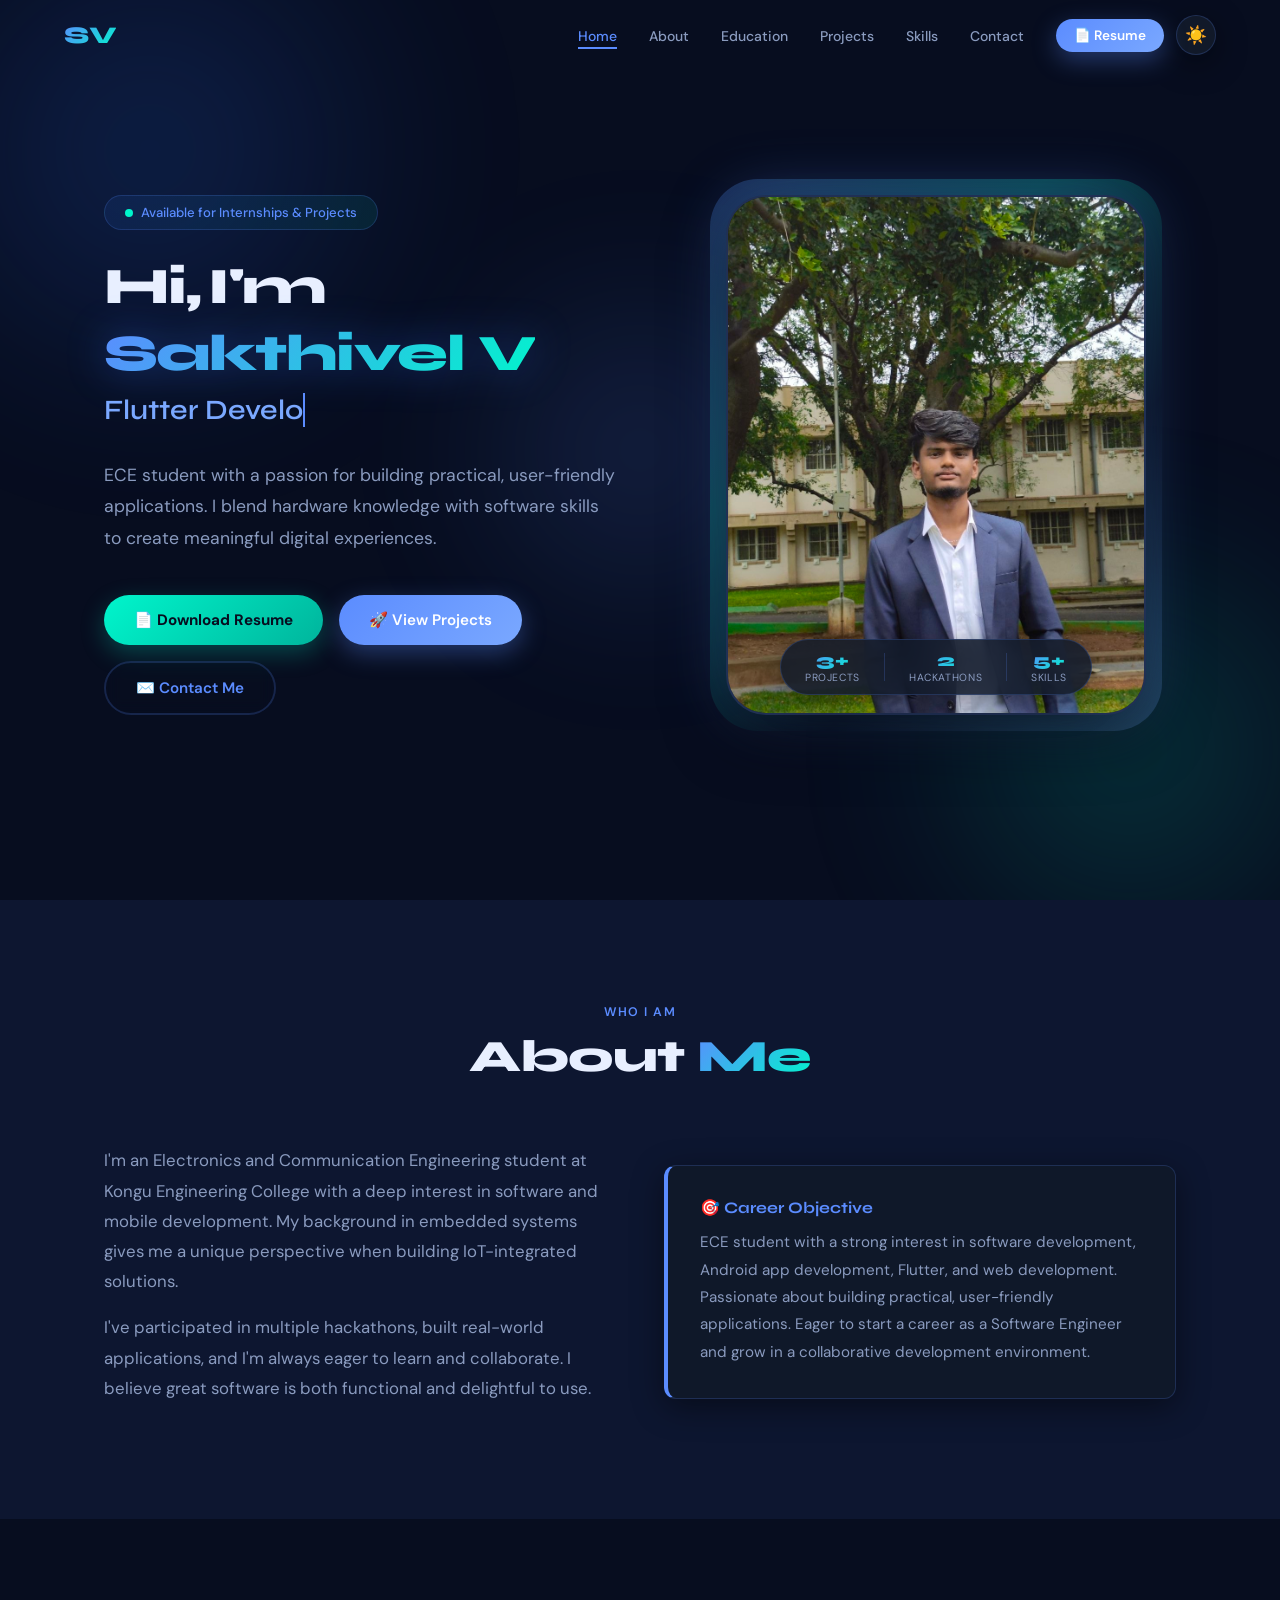
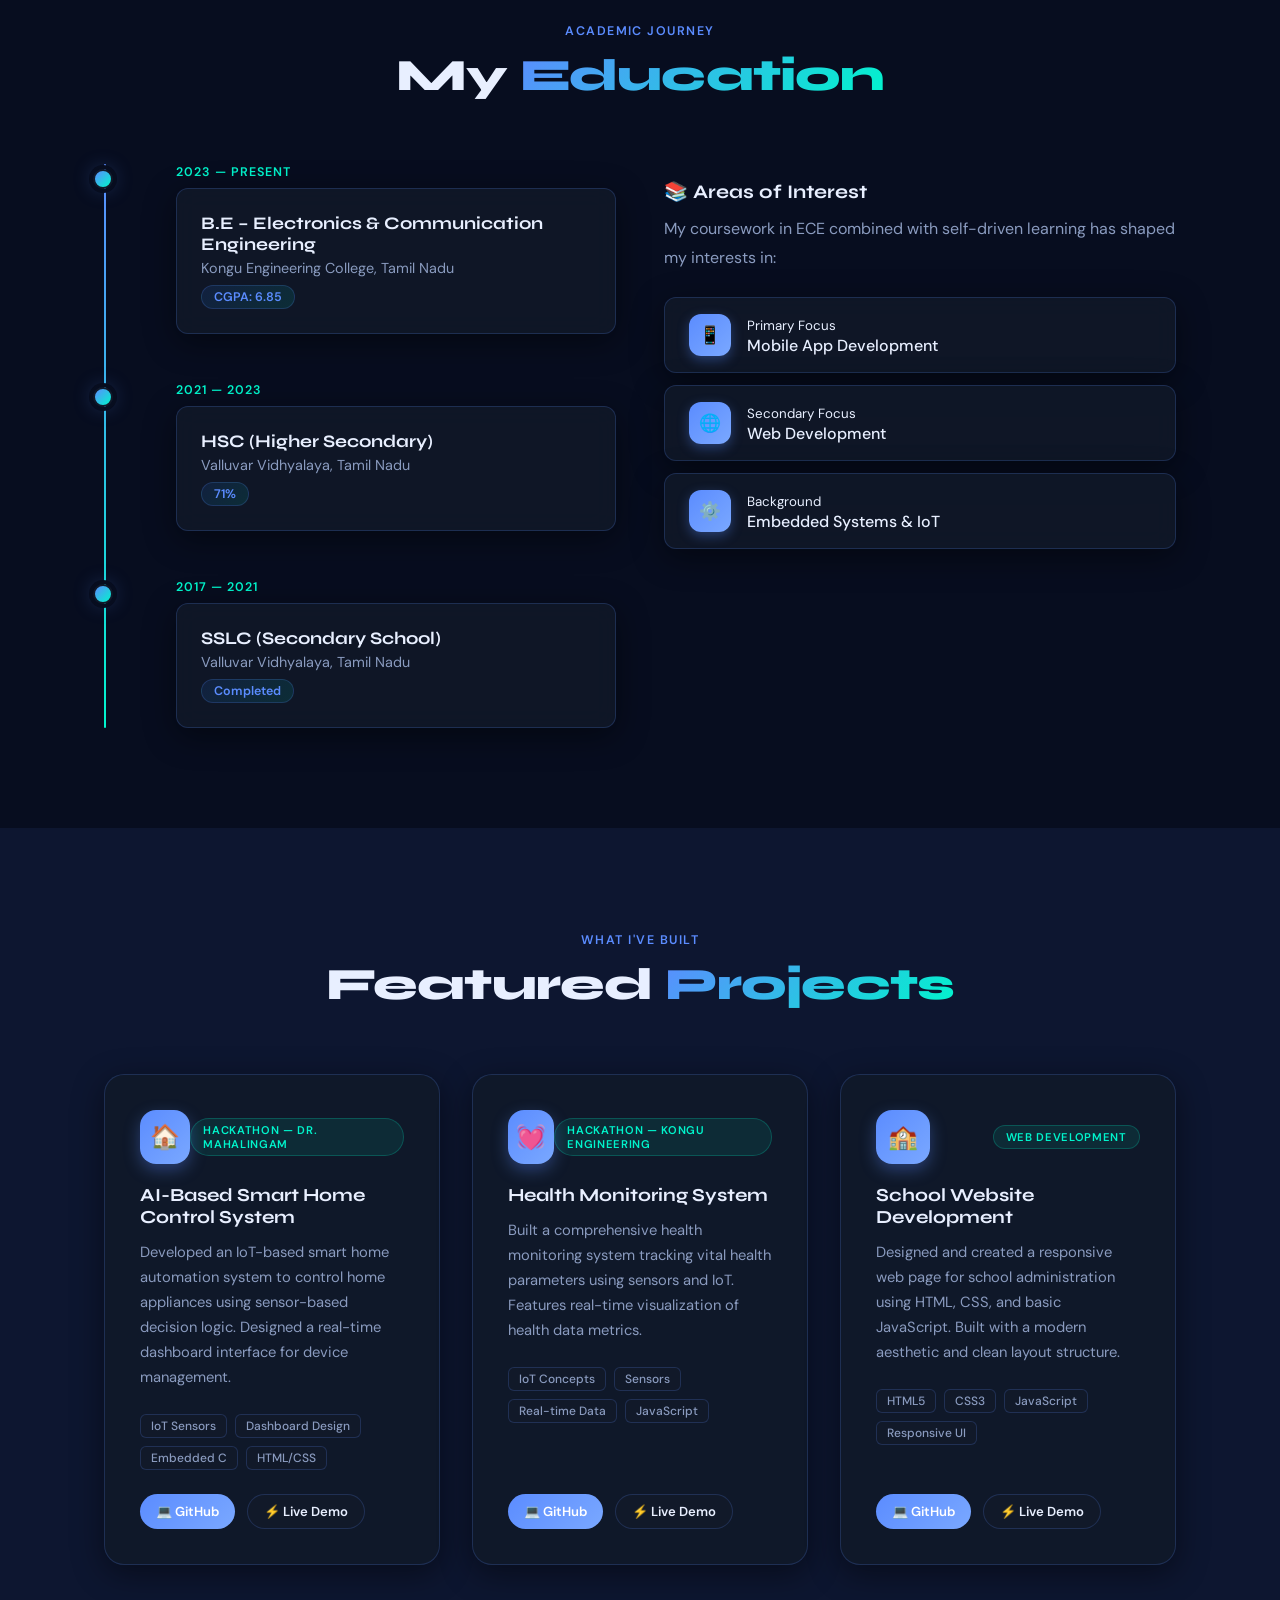
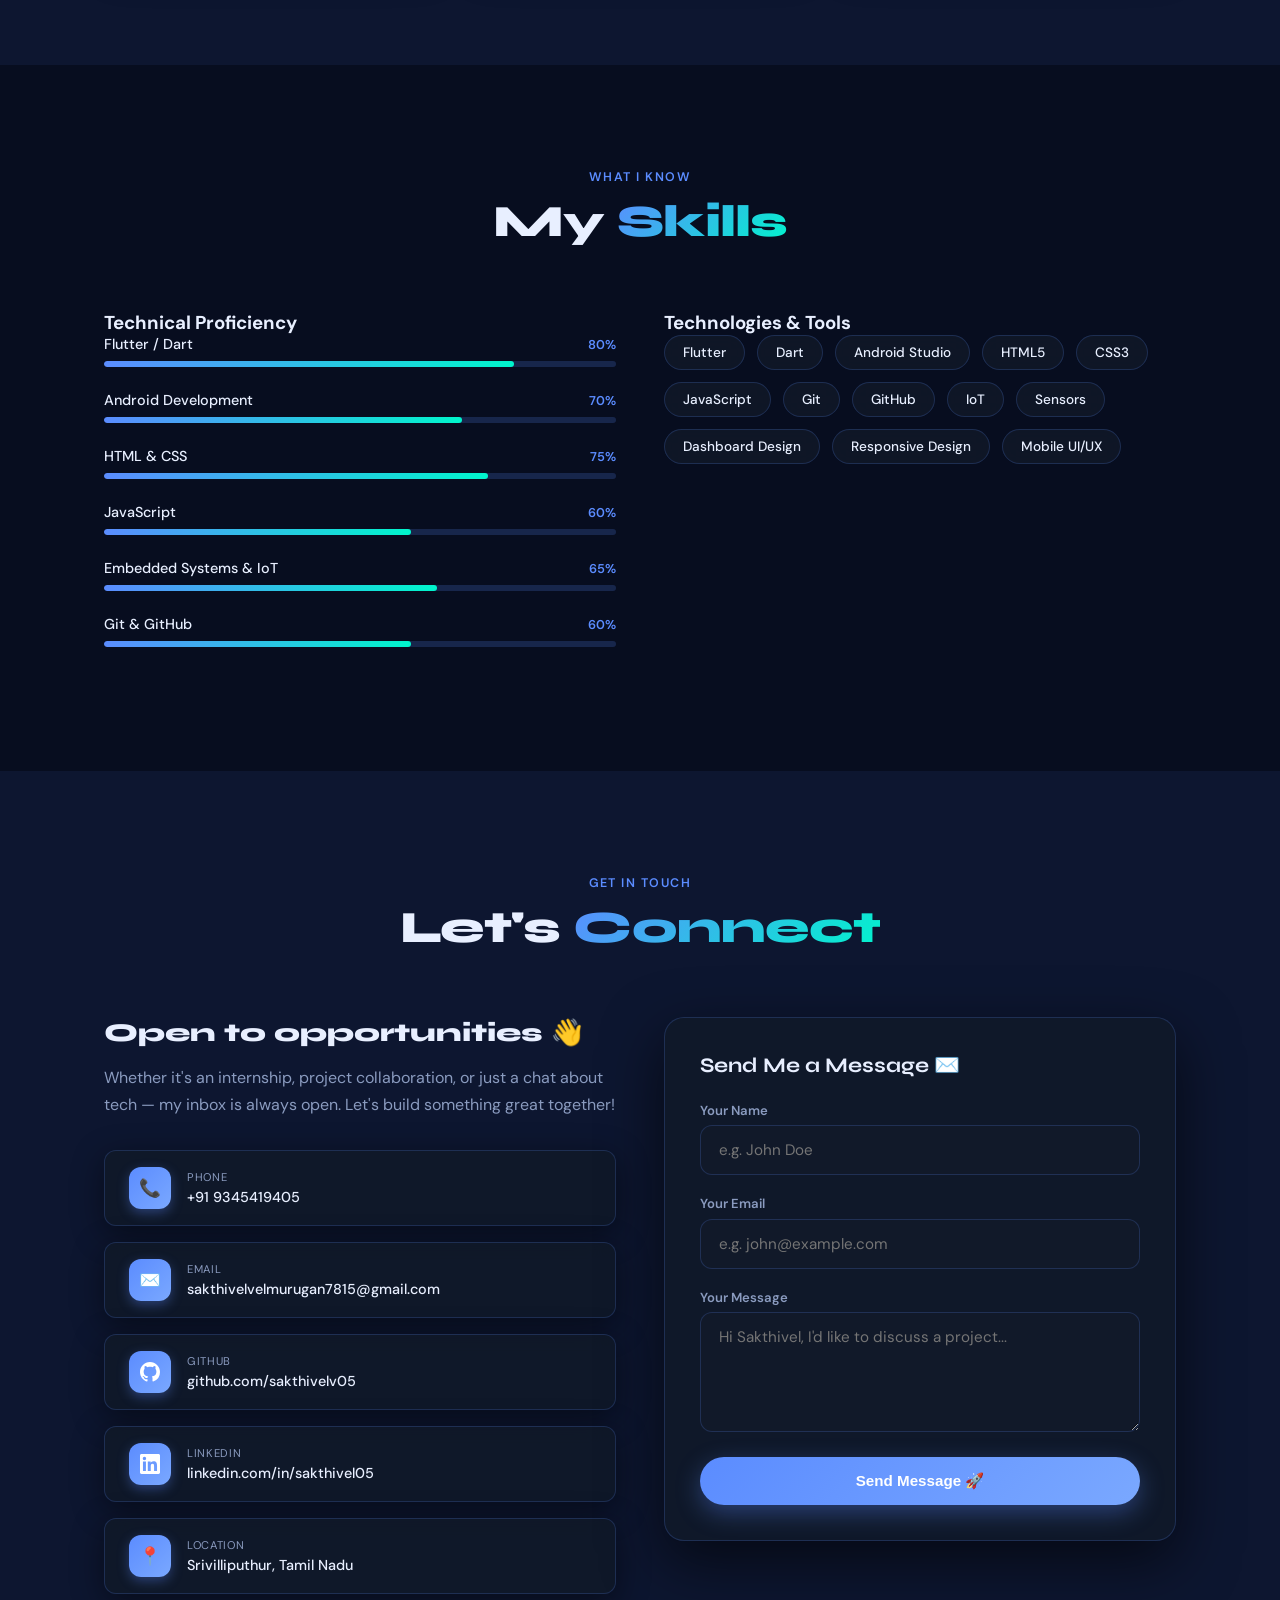
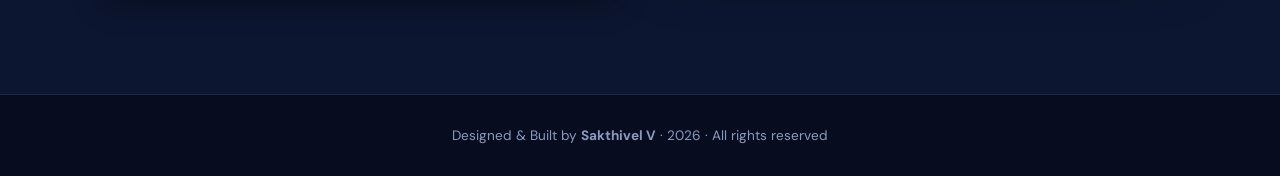
==== commit e25638d2: "Add Sakthivel_V_Resume.pdf and resume download buttons across Hero section, Navbar, and Mobile Menu" ====
--- a/index.html
+++ b/index.html
@@ -59,6 +59,7 @@
       <li><a href="#contact">Contact</a></li>
     </ul>
     <div class="nav-actions">
+      <a href="Sakthivel_V_Resume.pdf" download="Sakthivel_V_Resume.pdf" class="btn btn-primary" style="padding: 8px 18px; font-size: 0.85rem; border-radius: 100px;">📄 Resume</a>
       <button id="theme-toggle" aria-label="Toggle light and dark mode" title="Toggle theme">☀️</button>
       <button class="hamburger" id="hamburger" aria-label="Toggle navigation menu">
         <span></span><span></span><span></span>
@@ -74,6 +75,7 @@
     <a href="#projects" class="mob-link">Projects</a>
     <a href="#skills" class="mob-link">Skills</a>
     <a href="#contact" class="mob-link">Contact</a>
+    <a href="Sakthivel_V_Resume.pdf" download="Sakthivel_V_Resume.pdf" class="mob-link" style="color:var(--accent3);">📄 Download Resume</a>
   </div>
 
   <!-- ═══════════════ HERO SECTION ═══════════════ -->
@@ -100,9 +102,9 @@
 
           <!-- CTAs including Resume Download -->
           <div class="hero-btns reveal delay-4">
+            <a href="Sakthivel_V_Resume.pdf" download="Sakthivel_V_Resume.pdf" class="btn btn-secondary">📄 Download Resume</a>
             <a href="#projects" class="btn btn-primary">🚀 View Projects</a>
             <a href="#contact" class="btn btn-outline">✉️ Contact Me</a>
-            <a href="https://github.com/sakthivelv05" target="_blank" rel="noopener" class="btn btn-secondary" title="Download Resume / View Profile">📄 Download CV</a>
           </div>
         </div>
 
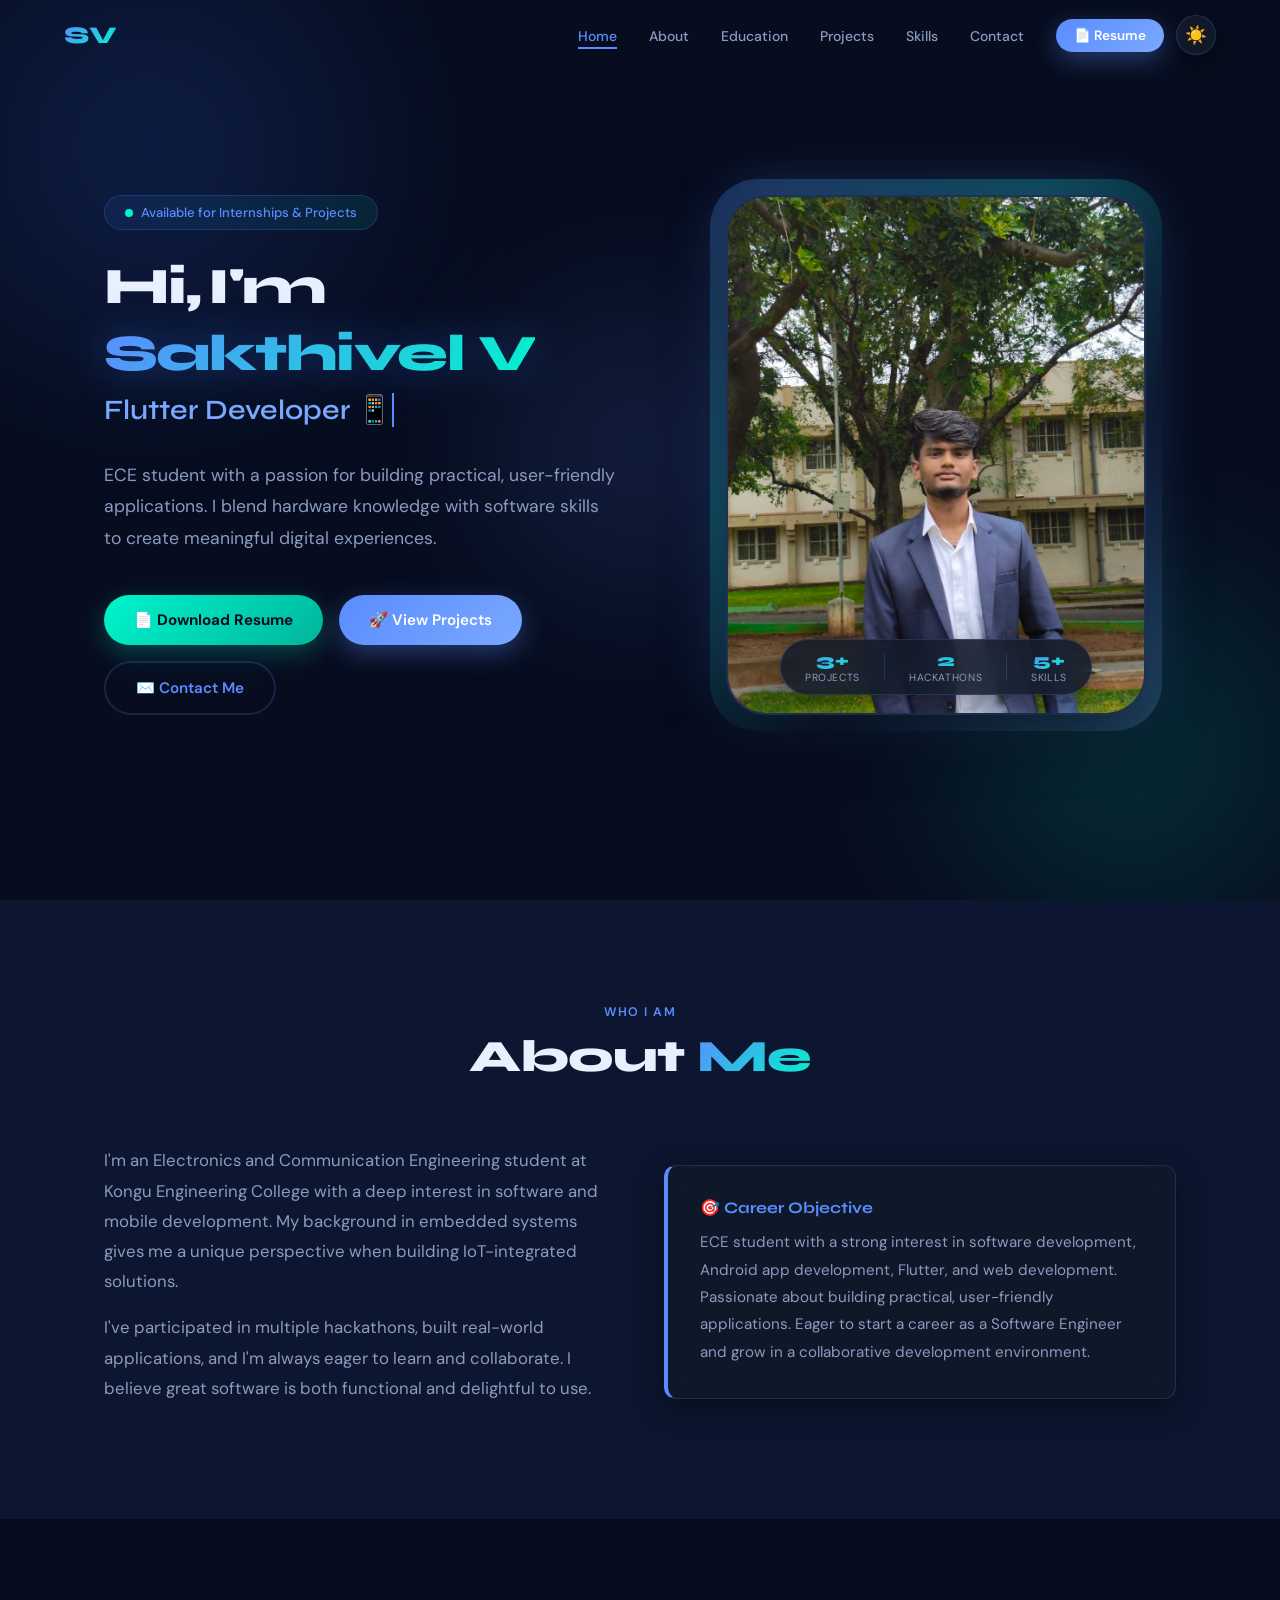
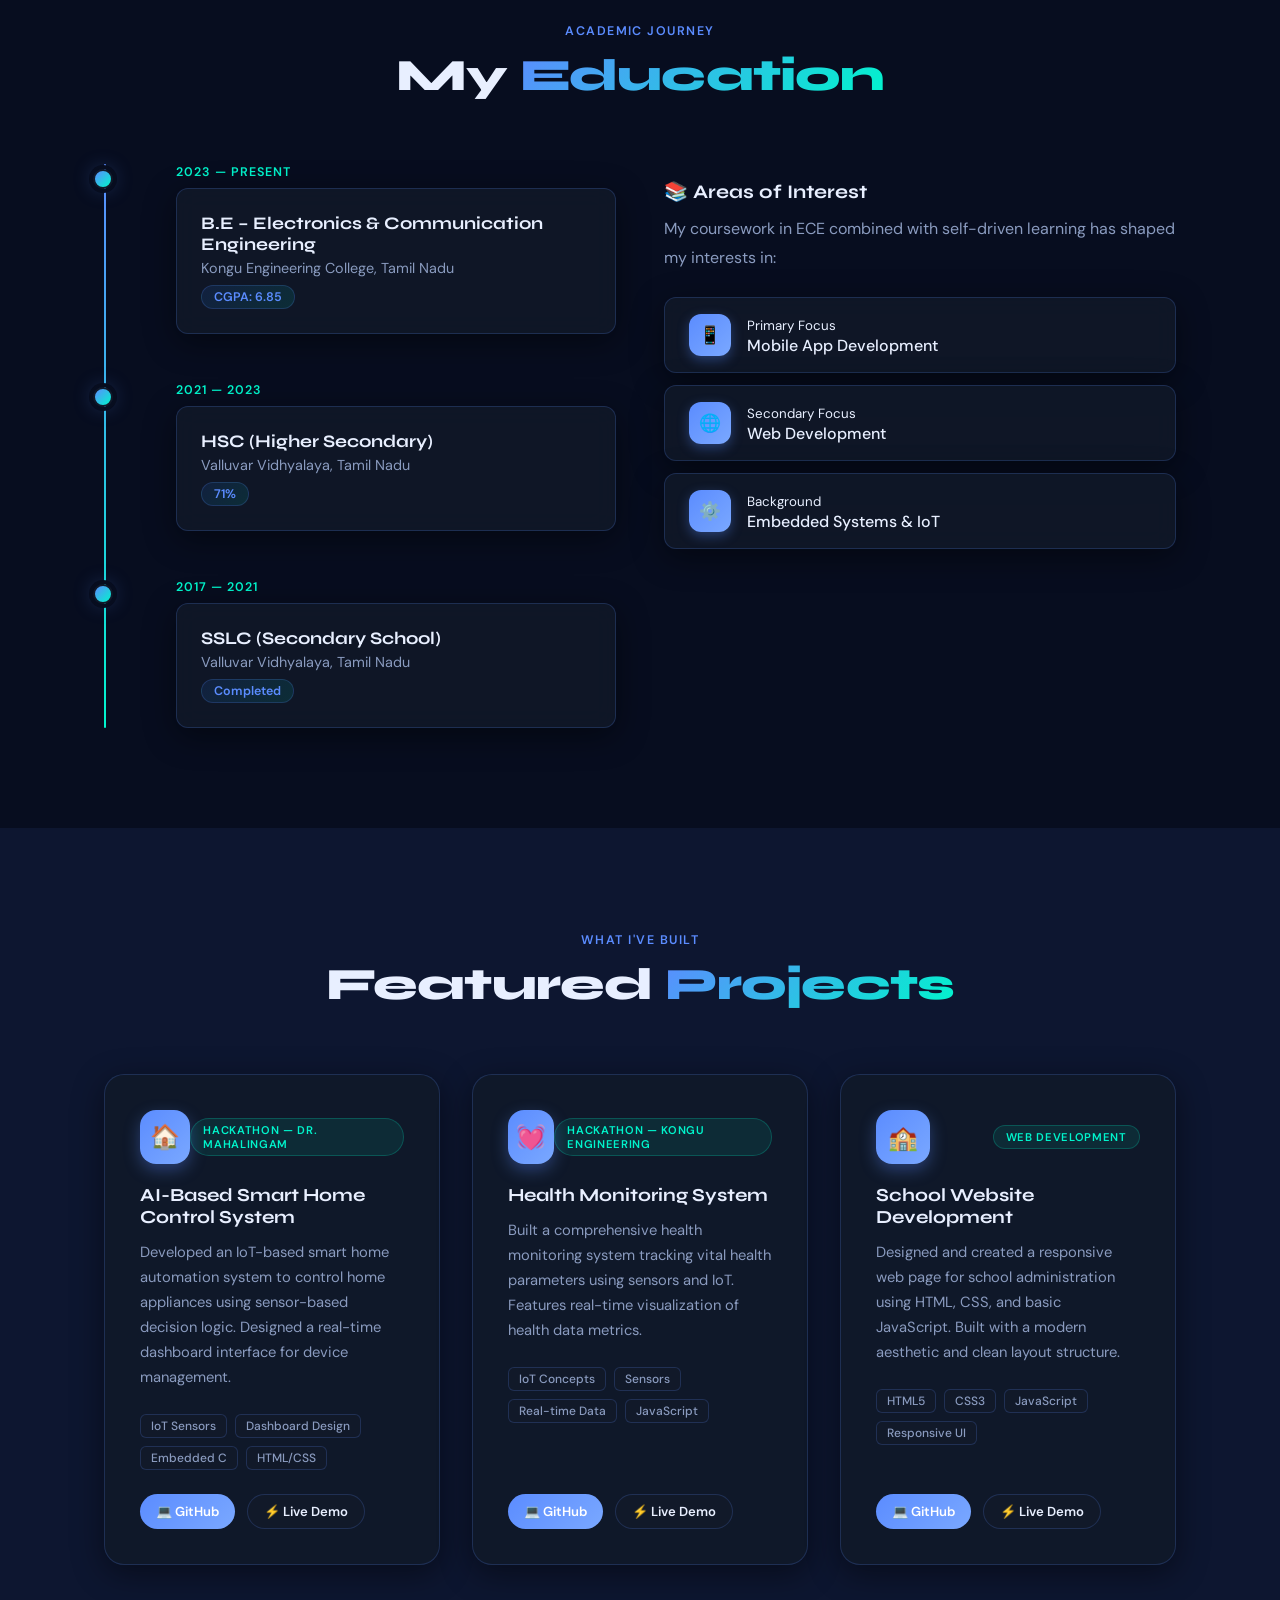
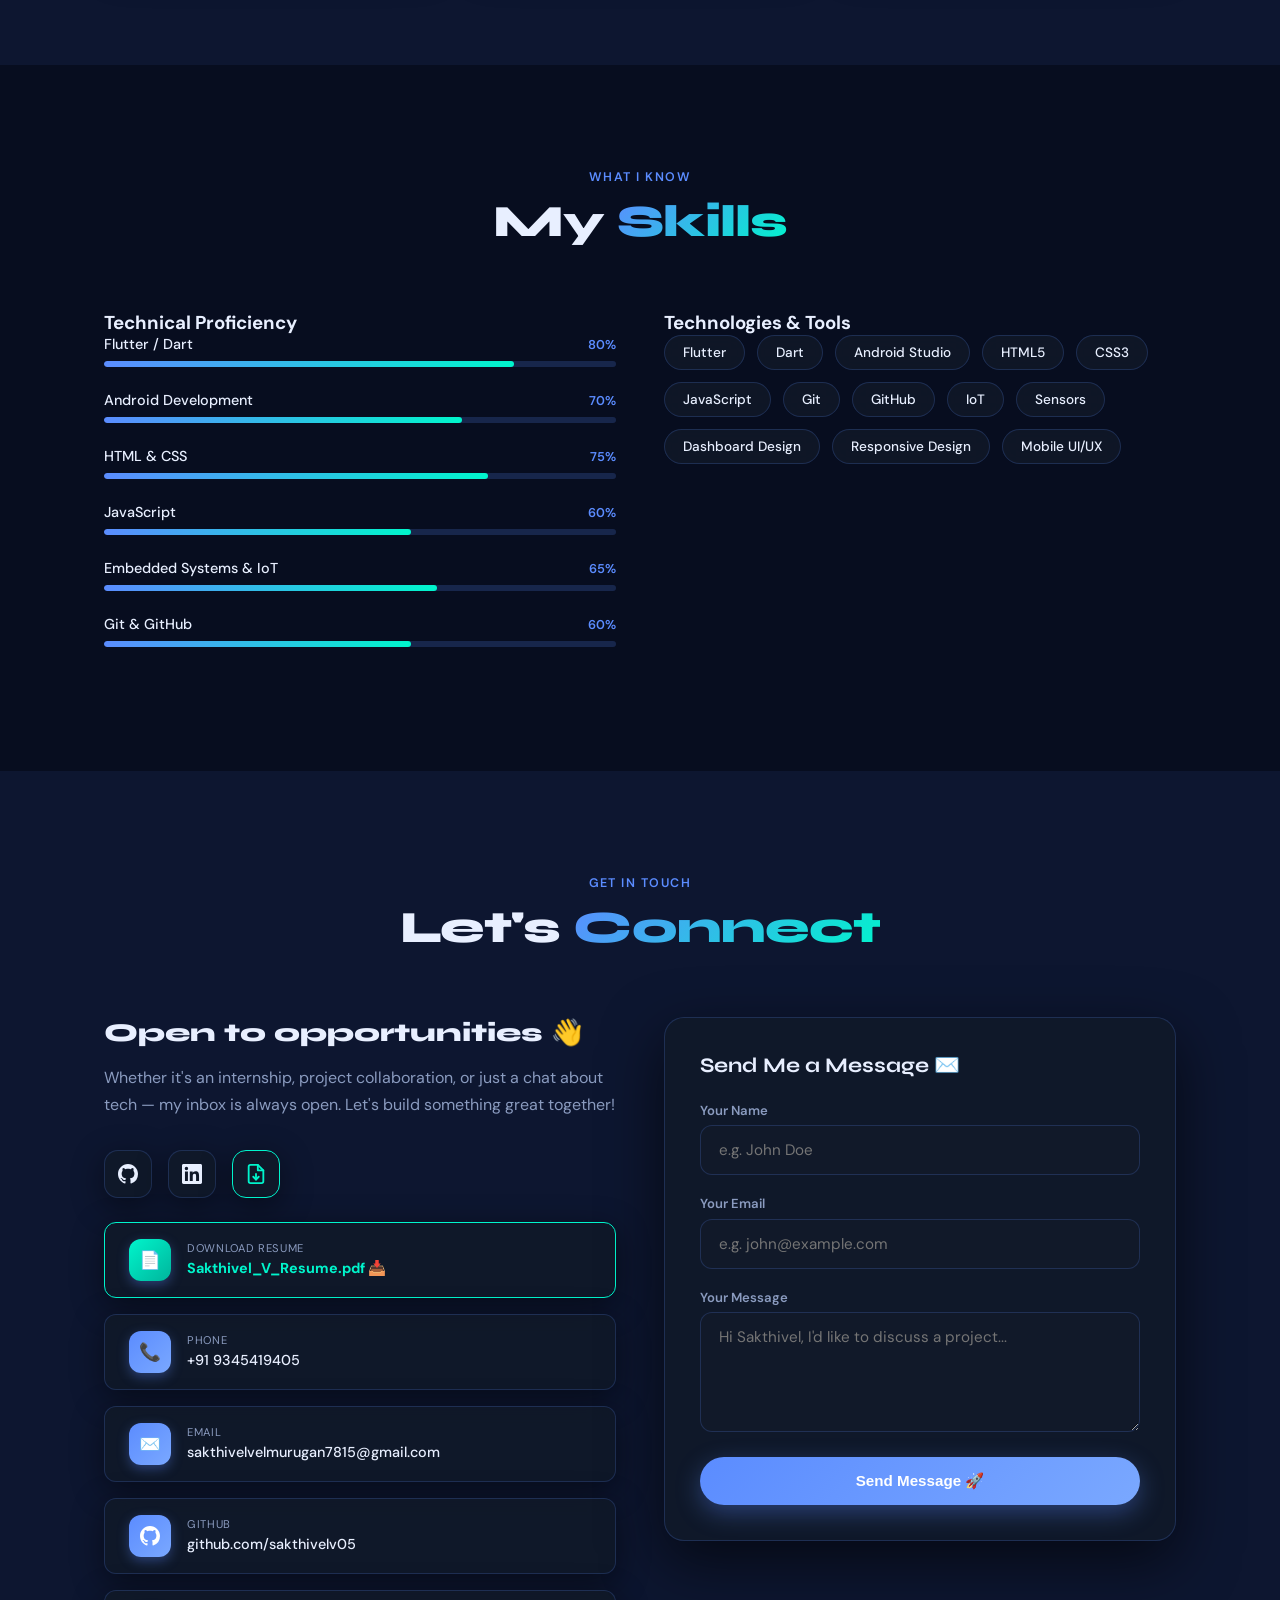
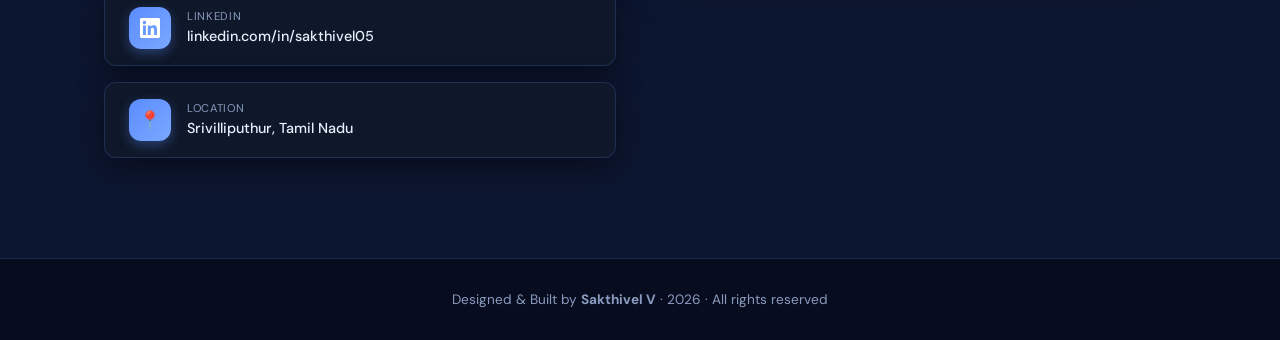
==== commit 338022f8: "Add 3rd social icon button for direct Resume download under Open to Opportunities section" ====
--- a/index.html
+++ b/index.html
@@ -382,11 +382,31 @@
       </div>
       <div class="contact-grid">
 
-        <!-- Contact Links -->
         <div class="contact-intro reveal-left">
           <h3>Open to opportunities 👋</h3>
           <p>Whether it's an internship, project collaboration, or just a chat about tech — my inbox is always open. Let's build something great together!</p>
+          
+          <div class="contact-socials" style="margin-top:1.5rem; margin-bottom:1.5rem;">
+            <a href="https://github.com/sakthivelv05" target="_blank" rel="noopener" class="social-btn" title="GitHub" aria-label="GitHub Profile">
+              <svg width="20" height="20" viewBox="0 0 24 24" fill="currentColor"><path d="M12 0C5.37 0 0 5.37 0 12c0 5.31 3.435 9.795 8.205 11.385.6.105.825-.255.825-.57 0-.285-.015-1.23-.015-2.235-3.015.555-3.795-.735-4.035-1.41-.135-.345-.72-1.41-1.23-1.695-.42-.225-1.02-.78-.015-.795.945-.015 1.62.87 1.845 1.23 1.08 1.815 2.805 1.305 3.495.99.105-.78.42-1.305.765-1.605-2.67-.3-5.46-1.335-5.46-5.925 0-1.305.465-2.385 1.23-3.225-.12-.3-.54-1.53.12-3.18 0 0 1.005-.315 3.3 1.23.96-.27 1.98-.405 3-.405s2.04.135 3 .405c2.295-1.56 3.3-1.23 3.3-1.23.66 1.65.24 2.88.12 3.18.765.84 1.23 1.905 1.23 3.225 0 4.605-2.805 5.625-5.475 5.925.435.375.81 1.095.81 2.22 0 1.605-.015 2.895-.015 3.3 0 .315.225.69.825.57A12.02 12.02 0 0024 12c0-6.63-5.37-12-12-12z"/></svg>
+            </a>
+            <a href="https://linkedin.com/in/sakthivel05/" target="_blank" rel="noopener" class="social-btn" title="LinkedIn" aria-label="LinkedIn Profile">
+              <svg width="20" height="20" viewBox="0 0 24 24" fill="currentColor"><path d="M20.447 20.452h-3.554v-5.569c0-1.328-.027-3.037-1.852-3.037-1.853 0-2.136 1.445-2.136 2.939v5.667H9.351V9h3.414v1.561h.046c.477-.9 1.637-1.85 3.37-1.85 3.601 0 4.267 2.37 4.267 5.455v6.286zM5.337 7.433a2.062 2.062 0 01-2.063-2.065 2.064 2.064 0 112.063 2.065zm1.782 13.019H3.555V9h3.564v11.452zM22.225 0H1.771C.792 0 0 .774 0 1.729v20.542C0 23.227.792 24 1.771 24h20.451C23.2 24 24 23.227 24 22.271V1.729C24 .774 23.2 0 22.222 0h.003z"/></svg>
+            </a>
+            <!-- 3rd Icon Button: Download Resume -->
+            <a href="Sakthivel_V_Resume.pdf" download="Sakthivel_V_Resume.pdf" class="social-btn" title="Download Resume (CV)" aria-label="Download Resume" style="color:var(--accent3); border-color:var(--accent3);">
+              <svg width="22" height="22" viewBox="0 0 24 24" fill="none" stroke="currentColor" stroke-width="2" stroke-linecap="round" stroke-linejoin="round"><path d="M14 2H6a2 2 0 0 0-2 2v16a2 2 0 0 0 2 2h12a2 2 0 0 0 2-2V8z"></path><polyline points="14 2 14 8 20 8"></polyline><line x1="12" y1="18" x2="12" y2="12"></line><polyline points="9 15 12 18 15 15"></polyline></svg>
+            </a>
+          </div>
+
           <div class="contact-links">
+            <a href="Sakthivel_V_Resume.pdf" download="Sakthivel_V_Resume.pdf" class="contact-link" style="border-color:var(--accent3);">
+              <div class="contact-link-icon" style="background:linear-gradient(135deg,var(--accent3),#00b59c); color:#070d1f; font-weight:bold;">📄</div>
+              <div class="contact-link-info">
+                <small>Download Resume</small>
+                <span style="color:var(--accent3); font-weight:700;">Sakthivel_V_Resume.pdf 📥</span>
+              </div>
+            </a>
             <a href="tel:9345419405" class="contact-link">
               <div class="contact-link-icon">📞</div>
               <div class="contact-link-info">
